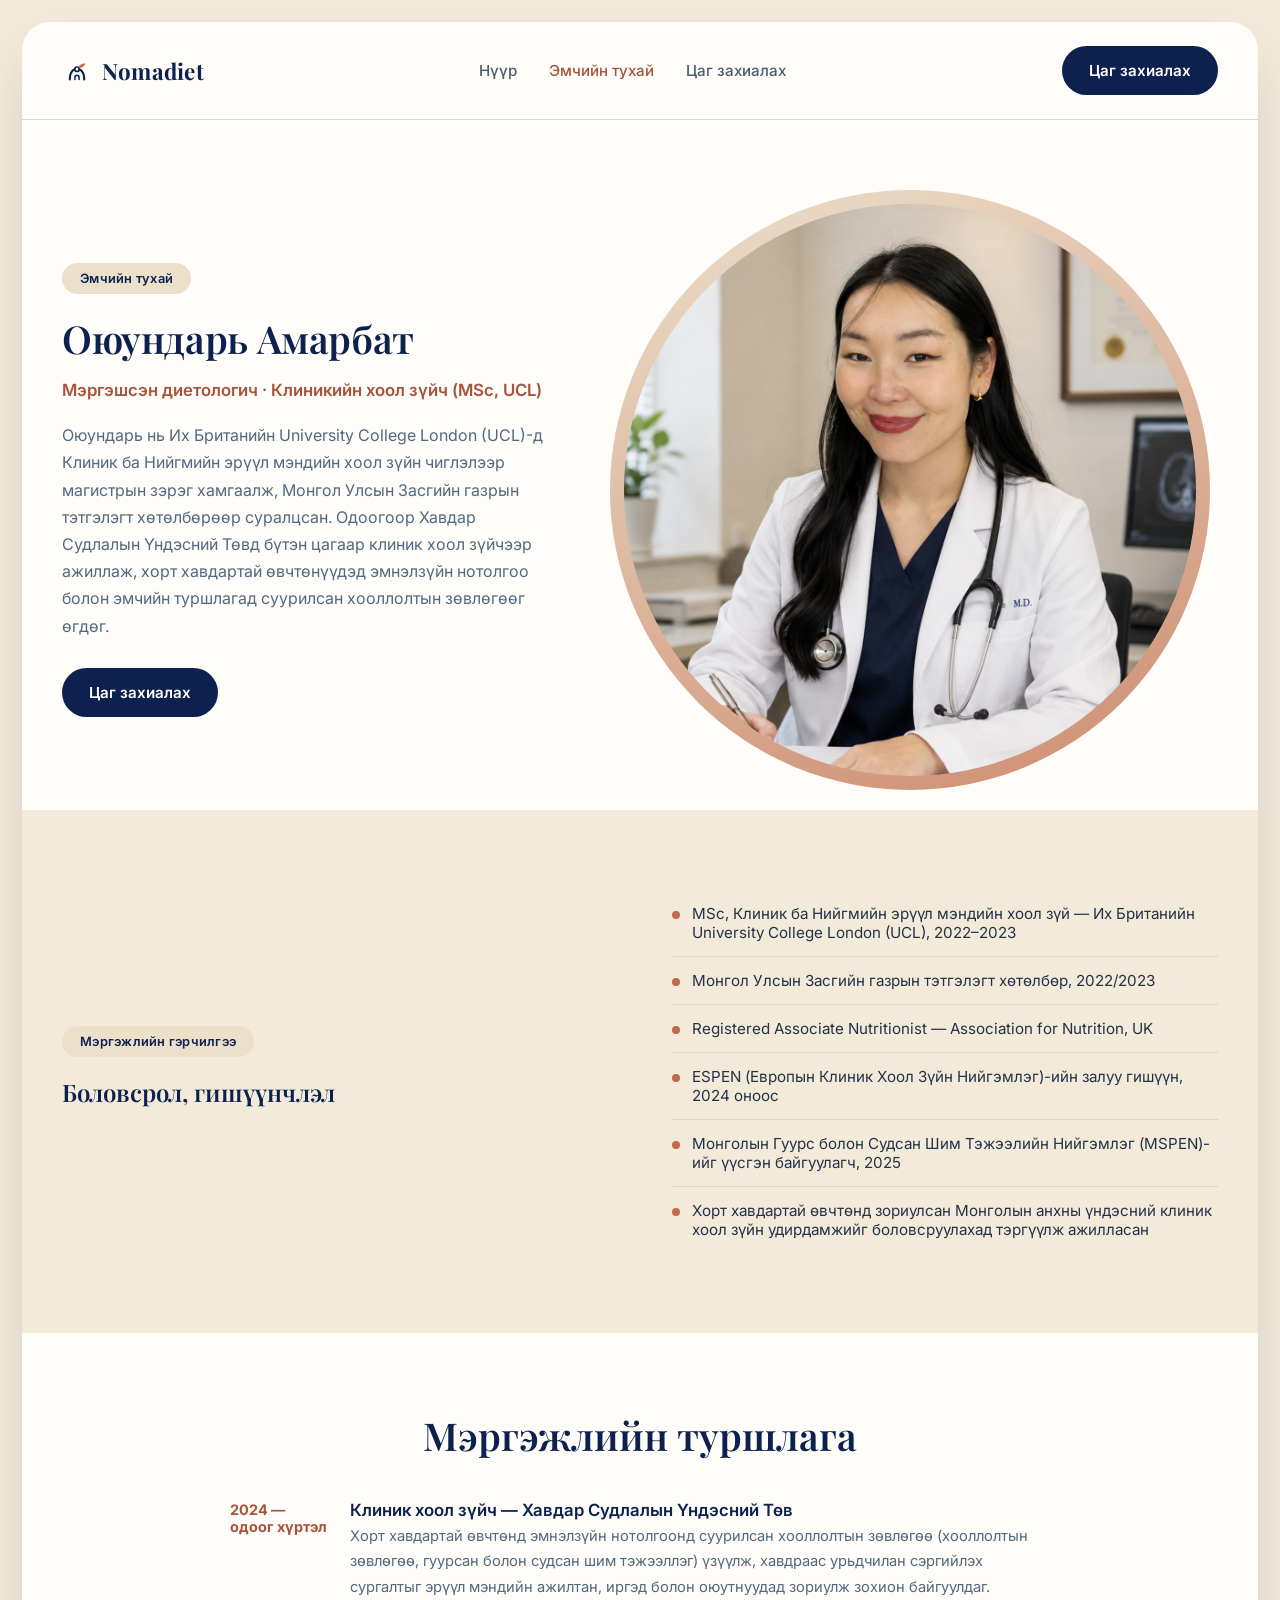
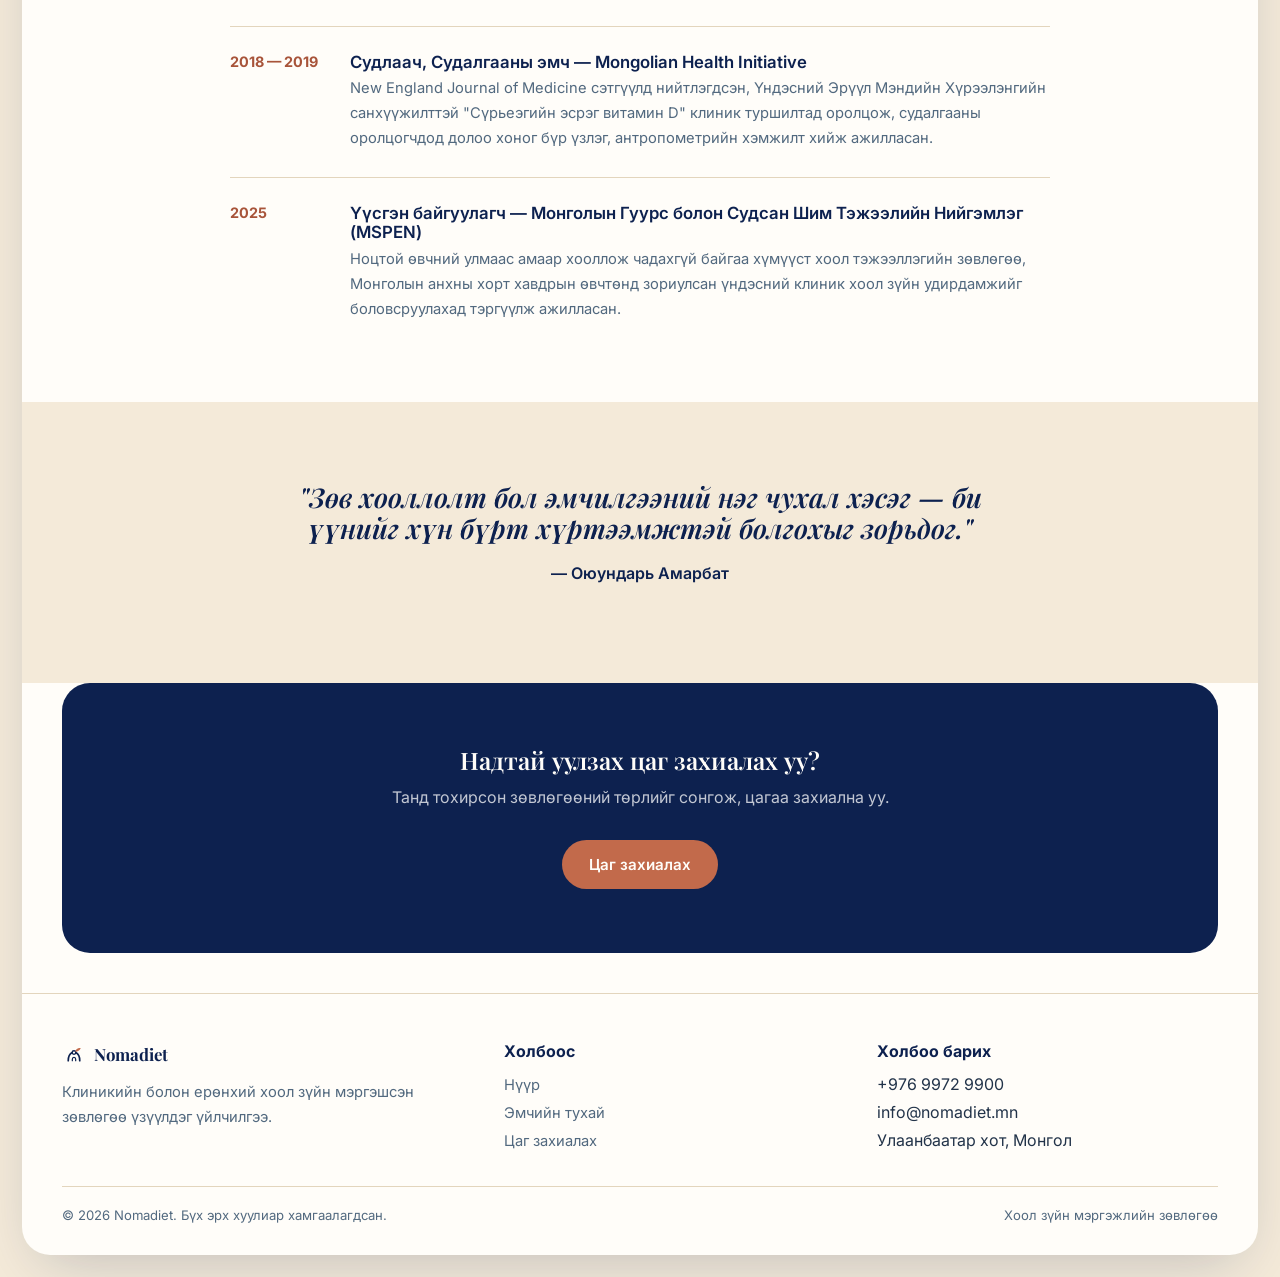
==== about.html @ e2c891da "Reword MSPEN timeline entry description" ====
<!doctype html>
<html lang="mn">
<head>
  <meta charset="UTF-8" />
  <meta name="viewport" content="width=device-width, initial-scale=1.0" />
  <title>Эмчийн тухай — Nomadiet</title>
  <meta name="description" content="Оюундарь Амарбат — мэргэшсэн диетологич, клиникийн хоол зүйч (MSc, UCL)." />
  <link rel="icon" href="data:image/svg+xml,%3Csvg xmlns='http://www.w3.org/2000/svg' viewBox='0 0 100 100'%3E%3Ccircle cx='50' cy='50' r='50' fill='%230d214f'/%3E%3Cpath d='M26,78 C26,68 28,52 42,44' stroke='%23f4ead9' stroke-width='7' stroke-linecap='round' stroke-linejoin='round' fill='none'/%3E%3Cpath d='M74,78 C74,68 72,52 58,44' stroke='%23f4ead9' stroke-width='7' stroke-linecap='round' stroke-linejoin='round' fill='none'/%3E%3Cpath d='M43,78 L43,72 Q43,64 50,64 Q57,64 57,72 L57,78' stroke='%23f4ead9' stroke-width='5' stroke-linecap='round' stroke-linejoin='round' fill='none'/%3E%3Ccircle cx='50' cy='44' r='7.5' stroke='%23f4ead9' stroke-width='5.5' fill='none'/%3E%3Cpath d='M55,40 C58,29 69,23 78,26 C73,36 63,41 55,40 Z' fill='%23c26a4b'/%3E%3C/svg%3E" />
  <link rel="preconnect" href="https://fonts.googleapis.com" />
  <link rel="preconnect" href="https://fonts.gstatic.com" crossorigin />
  <link href="https://fonts.googleapis.com/css2?family=Inter:wght@400;500;600;700&family=Playfair+Display:wght@500;600;700&display=swap" rel="stylesheet" />
  <link rel="stylesheet" href="assets/css/styles.css?v=2" />
</head>
<body>
  <div class="page-frame">
    <div class="site-card">

      <!-- NAV -->
      <header class="nav">
        <a href="index.html" class="nav__logo"><svg viewBox="0 0 100 100" fill="none" xmlns="http://www.w3.org/2000/svg" aria-hidden="true"><path d="M26,78 C26,68 28,52 42,44" stroke="#0d214f" stroke-width="7" stroke-linecap="round" stroke-linejoin="round"/><path d="M74,78 C74,68 72,52 58,44" stroke="#0d214f" stroke-width="7" stroke-linecap="round" stroke-linejoin="round"/><path d="M43,78 L43,72 Q43,64 50,64 Q57,64 57,72 L57,78" stroke="#0d214f" stroke-width="5" stroke-linecap="round" stroke-linejoin="round"/><circle cx="50" cy="44" r="7.5" stroke="#0d214f" stroke-width="5.5"/><path d="M55,40 C58,29 69,23 78,26 C73,36 63,41 55,40 Z" fill="#c26a4b"/></svg>Nomadiet</a>
        <nav class="nav__links">
          <a href="index.html">Нүүр</a>
          <a href="about.html" aria-current="page">Эмчийн тухай</a>
          <a href="schedule.html">Цаг захиалах</a>
        </nav>
        <div class="nav__right">
          <a href="schedule.html" class="btn btn-primary">Цаг захиалах</a>
          <button class="nav__toggle" aria-label="Цэс нээх" id="navToggle"><span></span></button>
        </div>
      </header>
      <nav class="nav__mobile" id="navMobile">
        <a href="index.html">Нүүр</a>
        <a href="about.html">Эмчийн тухай</a>
        <a href="schedule.html">Цаг захиалах</a>
      </nav>

      <!-- ABOUT HERO -->
      <section class="hero" style="padding-bottom:20px;">
        <div>
          <span class="eyebrow">Эмчийн тухай</span>
          <h1 class="hero__headline" style="font-size:2.4rem;">Оюундарь Амарбат</h1>
          <p style="font-size:1.05rem; color: var(--terracotta-deep); font-weight:600; margin-bottom:18px;">
            Мэргэшсэн диетологич · Клиникийн хоол зүйч (MSc, UCL)
          </p>
          <p>
            Оюундарь нь Их Британийн University College London (UCL)-д Клиник ба Нийгмийн эрүүл мэндийн хоол зүйн
            чиглэлээр магистрын зэрэг хамгаалж, Монгол Улсын Засгийн газрын тэтгэлэгт хөтөлбөрөөр суралцсан.
            Одоогоор Хавдар Судлалын Үндэсний Төвд бүтэн цагаар клиник хоол зүйчээр
            ажиллаж, хорт хавдартай өвчтөнүүдэд эмнэлзүйн нотолгоо болон эмчийн туршлагад суурилсан хооллолтын зөвлөгөөг өгдөг.
          </p>
          <div class="hero__actions">
            <a href="schedule.html" class="btn btn-primary">Цаг захиалах</a>
          </div>
        </div>
        <div class="hero__media">
          <div class="hero__ring">
            <img src="assets/img/doctor-about.png" alt="Оюундарь Амарбат ажлын байрандаа" />
          </div>
        </div>
      </section>

      <!-- CREDENTIALS -->
      <section class="section--tint">
        <div class="split">
          <div>
            <span class="eyebrow">Мэргэжлийн гэрчилгээ</span>
            <h2>Боловсрол, гишүүнчлэл</h2>
          </div>
          <ul class="credential-list">
            <li><span class="dot"></span>MSc, Клиник ба Нийгмийн эрүүл мэндийн хоол зүй — Их Британийн University College London (UCL), 2022–2023</li>
            <li><span class="dot"></span>Монгол Улсын Засгийн газрын тэтгэлэгт хөтөлбөр, 2022/2023</li>
            <li><span class="dot"></span>Registered Associate Nutritionist — Association for Nutrition, UK</li>
            <li><span class="dot"></span>ESPEN (Европын Клиник Хоол Зүйн Нийгэмлэг)-ийн залуу гишүүн, 2024 оноос</li>
            <li><span class="dot"></span>Монголын Гуурс болон Судсан Шим Тэжээлийн Нийгэмлэг (MSPEN)-ийг үүсгэн байгуулагч, 2025</li>
            <li><span class="dot"></span>Хорт хавдартай өвчтөнд зориулсан Монголын анхны үндэсний клиник хоол зүйн удирдамжийг боловсруулахад тэргүүлж ажилласан</li>
          </ul>
        </div>
      </section>

      <!-- EXPERIENCE TIMELINE -->
      <section>
        <div class="section-head">
          <h2>Мэргэжлийн туршлага</h2>
        </div>
        <div class="timeline" style="max-width:820px; margin:0 auto;">
          <div class="timeline-item">
            <time>2024 — одоог хүртэл</time>
            <div>
              <h4>Клиник хоол зүйч — Хавдар Судлалын Үндэсний Төв</h4>
              <p>Хорт хавдартай өвчтөнд эмнэлзүйн нотолгоонд суурилсан хооллолтын зөвлөгөө (хооллолтын зөвлөгөө, гуурсан болон судсан шим тэжээллэг) үзүүлж, хавдраас урьдчилан сэргийлэх сургалтыг эрүүл мэндийн ажилтан, иргэд болон оюутнуудад зориулж зохион байгуулдаг.</p>
            </div>
          </div>
          <div class="timeline-item">
            <time>2018 — 2019</time>
            <div>
              <h4>Судлаач, Судалгааны эмч — Mongolian Health Initiative</h4>
              <p>New England Journal of Medicine сэтгүүлд нийтлэгдсэн, Үндэсний Эрүүл Мэндийн Хүрээлэнгийн санхүүжилттэй "Сүрьеэгийн эсрэг витамин D" клиник туршилтад оролцож, судалгааны оролцогчдод долоо хоног бүр үзлэг, антропометрийн хэмжилт хийж ажилласан.</p>
            </div>
          </div>
          <div class="timeline-item">
            <time>2025</time>
            <div>
              <h4>Үүсгэн байгуулагч — Монголын Гуурс болон Судсан Шим Тэжээлийн Нийгэмлэг (MSPEN)</h4>
              <p>Ноцтой өвчний улмаас амаар хооллож чадахгүй байгаа хүмүүст хоол тэжээллэгийн зөвлөгөө, Монголын анхны хорт хавдрын өвчтөнд зориулсан үндэсний клиник хоол зүйн удирдамжийг боловсруулахад тэргүүлж ажилласан.</p>
            </div>
          </div>
        </div>
      </section>

      <!-- QUOTE -->
      <section class="section--tint">
        <div class="text-center" style="max-width:720px; margin:0 auto;">
          <h2 style="font-size:1.7rem; font-style: italic;">
            "Зөв хооллолт бол эмчилгээний нэг чухал хэсэг — би үүнийг хүн бүрт хүртээмжтэй болгохыг зорьдог."
          </h2>
          <p style="margin-top:16px; font-weight:600; color: var(--navy);">— Оюундарь Амарбат</p>
        </div>
      </section>

      <!-- CTA -->
      <div class="cta-band">
        <h2>Надтай уулзах цаг захиалах уу?</h2>
        <p>Танд тохирсон зөвлөгөөний төрлийг сонгож, цагаа захиална уу.</p>
        <a href="schedule.html" class="btn btn-terracotta">Цаг захиалах</a>
      </div>

      <!-- FOOTER -->
      <footer class="footer">
        <div class="footer__grid">
          <div>
            <div class="footer__brand"><svg viewBox="0 0 100 100" fill="none" xmlns="http://www.w3.org/2000/svg" aria-hidden="true"><path d="M26,78 C26,68 28,52 42,44" stroke="#0d214f" stroke-width="7" stroke-linecap="round" stroke-linejoin="round"/><path d="M74,78 C74,68 72,52 58,44" stroke="#0d214f" stroke-width="7" stroke-linecap="round" stroke-linejoin="round"/><path d="M43,78 L43,72 Q43,64 50,64 Q57,64 57,72 L57,78" stroke="#0d214f" stroke-width="5" stroke-linecap="round" stroke-linejoin="round"/><circle cx="50" cy="44" r="7.5" stroke="#0d214f" stroke-width="5.5"/><path d="M55,40 C58,29 69,23 78,26 C73,36 63,41 55,40 Z" fill="#c26a4b"/></svg><span>Nomadiet</span></div>
            <p>Клиникийн болон ерөнхий хоол зүйн мэргэшсэн зөвлөгөө үзүүлдэг үйлчилгээ.</p>
          </div>
          <div>
            <h4>Холбоос</h4>
            <ul>
              <li><a href="index.html">Нүүр</a></li>
              <li><a href="about.html">Эмчийн тухай</a></li>
              <li><a href="schedule.html">Цаг захиалах</a></li>
            </ul>
          </div>
          <div>
            <h4>Холбоо барих</h4>
            <ul>
              <li>+976 9972 9900</li>
              <li>info@nomadiet.mn</li>
              <li>Улаанбаатар хот, Монгол</li>
            </ul>
          </div>
        </div>
        <div class="footer__bottom">
          <span>© 2026 Nomadiet. Бүх эрх хуулиар хамгаалагдсан.</span>
          <span>Хоол зүйн мэргэжлийн зөвлөгөө</span>
        </div>
      </footer>

    </div>
  </div>
  <script src="assets/js/main.js"></script>
</body>
</html>
---- assets/css/styles.css ----
/* ============================================================
   Nomadiet — shared styles
   Fonts: Playfair Display (display/serif) + Inter (body/sans)
   Palette: warm cream + deep blue + terracotta accent
   ============================================================ */

:root {
  --cream: #f4ead9;
  --cream-deep: #ece0cb;
  --paper: #fffdf9;
  --navy: #0d214f;
  --navy-deep: #081733;
  --ink: #223349;
  --ink-soft: #52697f;
  --terracotta: #c26a4b;
  --terracotta-deep: #a8543a;
  --sage: #7c9070;
  --line: #e3d5bd;

  --font-display: "Playfair Display", "Noto Serif", Georgia, serif;
  --font-body: "Inter", "Noto Sans", -apple-system, BlinkMacSystemFont, sans-serif;

  --radius-lg: 28px;
  --radius-md: 18px;
  --radius-sm: 10px;

  --shadow-soft: 0 20px 60px -20px rgba(13, 33, 79, 0.25);
  --shadow-card: 0 12px 30px -12px rgba(13, 33, 79, 0.18);

  --container-w: 1180px;
}

* {
  box-sizing: border-box;
}

html {
  scroll-behavior: smooth;
}

body {
  margin: 0;
  background: var(--cream);
  font-family: var(--font-body);
  color: var(--ink);
  -webkit-font-smoothing: antialiased;
}

img {
  max-width: 100%;
  display: block;
}

a {
  color: inherit;
  text-decoration: none;
}

h1, h2, h3, h4 {
  font-family: var(--font-display);
  color: var(--navy);
  margin: 0 0 0.4em;
  line-height: 1.15;
  font-weight: 600;
}

p {
  margin: 0 0 1em;
  line-height: 1.7;
  color: var(--ink-soft);
}

ul {
  padding: 0;
  margin: 0;
  list-style: none;
}

/* ---------- page frame (mirrors the reference: cream page,
   floating rounded white "card" that holds the whole site) ---------- */

.page-frame {
  padding: 14px;
}

@media (min-width: 768px) {
  .page-frame {
    padding: 22px;
  }
}

.site-card {
  background: var(--paper);
  border-radius: var(--radius-lg);
  overflow: hidden;
  box-shadow: var(--shadow-soft);
}

.container {
  max-width: var(--container-w);
  margin: 0 auto;
  padding: 0 20px;
}

@media (min-width: 768px) {
  .container {
    padding: 0 40px;
  }
}

/* ---------- nav ---------- */

.nav {
  display: flex;
  align-items: center;
  justify-content: space-between;
  padding: 22px 20px;
  border-bottom: 1px solid var(--line);
}

@media (min-width: 768px) {
  .nav {
    padding: 24px 40px;
  }
}

.nav__logo {
  display: inline-flex;
  align-items: center;
  gap: 10px;
  font-family: var(--font-display);
  font-size: 1.4rem;
  font-weight: 700;
  color: var(--navy);
  letter-spacing: 0.01em;
}

.nav__logo svg {
  width: 30px;
  height: 30px;
  flex: none;
}

.footer__brand {
  display: inline-flex;
  align-items: center;
  gap: 8px;
  margin-bottom: 14px;
}

.footer__brand svg {
  width: 24px;
  height: 24px;
  flex: none;
}

.footer__brand span {
  font-family: var(--font-display);
  font-size: 1.05rem;
  font-weight: 700;
  color: var(--navy);
}

.nav__links {
  display: none;
  align-items: center;
  gap: 32px;
  font-size: 0.95rem;
  font-weight: 500;
}

.nav__links a {
  color: var(--ink);
  opacity: 0.8;
  transition: opacity 0.2s;
}

.nav__links a:hover,
.nav__links a[aria-current="page"] {
  opacity: 1;
  color: var(--terracotta-deep);
}

@media (min-width: 860px) {
  .nav__links {
    display: flex;
  }
}

.nav__right {
  display: flex;
  align-items: center;
  gap: 14px;
}

.nav__toggle {
  display: inline-flex;
  border: 1px solid var(--line);
  background: none;
  border-radius: 999px;
  width: 42px;
  height: 42px;
  align-items: center;
  justify-content: center;
  cursor: pointer;
}

@media (min-width: 860px) {
  .nav__toggle {
    display: none;
  }
}

.nav__toggle span,
.nav__toggle::before,
.nav__toggle::after {
  content: "";
  display: block;
  width: 18px;
  height: 2px;
  background: var(--navy);
  position: relative;
}

.nav__mobile {
  display: none;
  flex-direction: column;
  gap: 4px;
  padding: 8px 20px 20px;
  border-bottom: 1px solid var(--line);
}

.nav__mobile.is-open {
  display: flex;
}

.nav__mobile a {
  padding: 12px 4px;
  font-size: 1rem;
  font-weight: 500;
  border-bottom: 1px solid var(--line);
}

.nav__mobile a:last-child {
  border-bottom: none;
}

@media (min-width: 860px) {
  .nav__mobile {
    display: none !important;
  }
}

/* ---------- buttons ---------- */

.btn {
  display: inline-flex;
  align-items: center;
  justify-content: center;
  gap: 8px;
  padding: 14px 26px;
  border-radius: 999px;
  font-weight: 600;
  font-size: 0.95rem;
  cursor: pointer;
  border: 1px solid transparent;
  transition: transform 0.15s ease, box-shadow 0.15s ease, background 0.15s ease;
  white-space: nowrap;
}

.btn:hover {
  transform: translateY(-1px);
}

.btn-primary {
  background: var(--navy);
  color: var(--paper);
}

.btn-primary:hover {
  background: var(--navy-deep);
}

.btn-outline {
  background: transparent;
  border-color: var(--navy);
  color: var(--navy);
}

.btn-outline:hover {
  background: var(--navy);
  color: var(--paper);
}

.btn-terracotta {
  background: var(--terracotta);
  color: var(--paper);
}

.btn-terracotta:hover {
  background: var(--terracotta-deep);
}

.btn-block {
  width: 100%;
}

/* ---------- badges / pills ---------- */

.eyebrow {
  display: inline-flex;
  align-items: center;
  gap: 8px;
  padding: 8px 18px;
  border-radius: 999px;
  background: var(--cream-deep);
  color: var(--navy);
  font-size: 0.8rem;
  font-weight: 600;
  letter-spacing: 0.02em;
  margin-bottom: 22px;
}

/* ---------- hero ---------- */

.hero {
  padding: 48px 20px 60px;
  display: grid;
  gap: 40px;
}

@media (min-width: 768px) {
  .hero {
    padding: 70px 40px 90px;
  }
}

@media (min-width: 980px) {
  .hero {
    grid-template-columns: 0.92fr 1.15fr;
    align-items: center;
    gap: 48px;
  }
}

.hero__headline {
  font-size: 2.6rem;
  letter-spacing: -0.01em;
}

@media (min-width: 560px) {
  .hero__headline {
    font-size: 3.4rem;
  }
}

@media (min-width: 980px) {
  .hero__headline {
    font-size: 4rem;
  }
}

@media (min-width: 1240px) {
  .hero__headline {
    font-size: 4.6rem;
  }
}

.hero__headline--long {
  font-size: 2rem;
}

@media (min-width: 560px) {
  .hero__headline--long {
    font-size: 2.5rem;
  }
}

@media (min-width: 980px) {
  .hero__headline--long {
    font-size: 2.9rem;
  }
}

@media (min-width: 1240px) {
  .hero__headline--long {
    font-size: 3.3rem;
  }
}

.hero__actions {
  display: flex;
  flex-wrap: wrap;
  gap: 14px;
  margin-top: 28px;
}

.hero__media {
  position: relative;
  justify-self: center;
  width: 100%;
  max-width: 440px;
}

@media (min-width: 768px) {
  .hero__media {
    max-width: 520px;
  }
}

@media (min-width: 1240px) {
  .hero__media {
    max-width: 600px;
  }
}

.hero__ring {
  position: relative;
  border-radius: 50%;
  overflow: hidden;
  aspect-ratio: 1 / 1;
  background: linear-gradient(160deg, var(--cream-deep), var(--terracotta) 140%);
  padding: 14px;
}

.hero__ring img {
  border-radius: 50%;
  width: 100%;
  height: 100%;
  object-fit: cover;
}

.floating-card {
  position: absolute;
  background: var(--paper);
  border-radius: var(--radius-sm);
  box-shadow: var(--shadow-card);
  padding: 16px 20px;
  font-size: 0.85rem;
}

.floating-card--top {
  top: -14px;
  right: 2px;
  display: flex;
  align-items: center;
  gap: 8px;
  max-width: 168px;
  padding: 11px 14px;
}

.floating-card--top > div {
  font-size: 0.68rem;
  line-height: 1.3;
}

.floating-card--top strong {
  font-size: 1.15rem;
}

@media (min-width: 560px) {
  .floating-card--top {
    top: -6px;
    right: -30px;
    max-width: 230px;
    padding: 16px 20px;
    gap: 10px;
  }

  .floating-card--top > div {
    font-size: 0.78rem;
  }

  .floating-card--top strong {
    font-size: 1.5rem;
  }
}

@media (min-width: 560px) {
  .floating-card--top {
    right: -30px;
  }
}

.floating-card--bottom {
  left: -14px;
  bottom: 8px;
  right: 14px;
  display: flex;
  align-items: center;
  justify-content: space-between;
  gap: 12px;
}

@media (min-width: 560px) {
  .floating-card--bottom {
    left: -30px;
  }
}

.floating-card strong {
  display: block;
  color: var(--navy);
  font-family: var(--font-display);
  font-size: 1.5rem;
  line-height: 1.1;
}

.avatar-stack {
  display: flex;
}

.avatar-stack span {
  width: 26px;
  height: 26px;
  border-radius: 50%;
  background: var(--sage);
  border: 2px solid var(--paper);
  margin-left: -8px;
}

.avatar-stack span:first-child {
  margin-left: 0;
}

/* ---------- the need band ---------- */

.need-band {
  background: var(--navy);
  border-radius: var(--radius-lg);
  margin: 0 20px 20px;
  padding: 44px 24px;
  color: var(--paper);
}

@media (min-width: 768px) {
  .need-band {
    margin: 0 40px 40px;
    padding: 64px 56px;
  }
}

.need-band__grid {
  display: grid;
  gap: 40px;
  max-width: var(--container-w);
  margin: 0 auto;
  align-items: center;
}

@media (min-width: 900px) {
  .need-band__grid {
    grid-template-columns: 1.1fr 0.9fr;
    gap: 64px;
  }

  .need-band__grid--media-left {
    grid-template-columns: 0.9fr 1.1fr;
  }
}

.need-band h2 {
  color: var(--paper);
  font-size: 2.6rem;
}

@media (min-width: 768px) {
  .need-band h2 {
    font-size: 3.4rem;
  }
}

.need-band__lead {
  color: rgba(255, 255, 255, 0.78);
  font-size: 1.05rem;
  max-width: 420px;
  margin-bottom: 0;
}

.eyebrow--dark {
  background: rgba(255, 255, 255, 0.12);
  color: var(--paper);
}

.need-band__cols {
  display: grid;
  grid-template-columns: repeat(2, 1fr);
  gap: 24px;
  margin-top: 32px;
}

.need-band__icon {
  width: 44px;
  height: 44px;
  border-radius: 12px;
  background: rgba(255, 255, 255, 0.1);
  display: flex;
  align-items: center;
  justify-content: center;
  margin-bottom: 14px;
  color: var(--paper);
}

.need-band__col p {
  color: rgba(255, 255, 255, 0.75);
  font-size: 0.85rem;
  margin: 0;
  line-height: 1.6;
}

.need-band__media {
  position: relative;
  justify-self: center;
  width: 100%;
  max-width: 340px;
}

.need-band__frame {
  position: absolute;
  inset: 22px 22px -22px -22px;
  background: rgba(255, 255, 255, 0.08);
  border-radius: var(--radius-md);
  z-index: 0;
}

.need-band__media img {
  position: relative;
  z-index: 1;
  display: block;
  width: 100%;
  aspect-ratio: 4 / 5;
  object-fit: cover;
  object-position: top;
  border-radius: var(--radius-md);
  filter: grayscale(1) contrast(1.05);
}

/* ---------- sections ---------- */

section {
  padding: 56px 20px;
}

@media (min-width: 768px) {
  section {
    padding: 80px 40px;
  }
}

.section-head {
  max-width: 640px;
  margin: 0 auto 44px;
  text-align: center;
}

.section-head h2 {
  font-size: 2rem;
}

@media (min-width: 768px) {
  .section-head h2 {
    font-size: 2.4rem;
  }
}

.section--tint {
  background: var(--cream);
}

/* ---------- stat panel (credential row) ---------- */

.stat-panel {
  max-width: 760px;
  margin: 0 auto;
}

.stat-panel__row {
  display: grid;
  grid-template-columns: repeat(2, 1fr);
  gap: 28px;
}

@media (min-width: 640px) {
  .stat-panel__row {
    grid-template-columns: repeat(4, 1fr);
  }
}

.stat-panel__item h3 {
  font-size: 1.6rem;
  margin-bottom: 6px;
}

.stat-panel__item-title {
  font-size: 1.05rem;
  line-height: 1.3;
}

.stat-panel__item p {
  font-size: 0.8rem;
  text-transform: uppercase;
  letter-spacing: 0.04em;
  color: var(--ink-soft);
  margin: 0;
}

/* ---------- stats ---------- */

.stats {
  display: grid;
  grid-template-columns: repeat(2, 1fr);
  gap: 28px;
  max-width: var(--container-w);
  margin: 0 auto;
}

@media (min-width: 768px) {
  .stats {
    grid-template-columns: repeat(4, 1fr);
  }
}

.stat h3 {
  font-size: 2.4rem;
  margin-bottom: 4px;
}

.stat p {
  margin: 0;
  font-size: 0.9rem;
}

/* ---------- service / consult cards ---------- */

.card-grid {
  display: grid;
  gap: 24px;
  max-width: var(--container-w);
  margin: 0 auto;
}

@media (min-width: 640px) {
  .card-grid {
    grid-template-columns: repeat(2, 1fr);
  }
}

.service-card {
  background: var(--paper);
  border: 1px solid var(--line);
  border-radius: var(--radius-md);
  padding: 32px 28px;
  transition: box-shadow 0.2s ease, transform 0.2s ease;
}

.service-card:hover {
  box-shadow: var(--shadow-card);
  transform: translateY(-3px);
}

.service-card__icon {
  width: 52px;
  height: 52px;
  border-radius: 14px;
  background: var(--cream-deep);
  display: flex;
  align-items: center;
  justify-content: center;
  margin-bottom: 20px;
  color: var(--terracotta-deep);
}

.service-card h3 {
  font-size: 1.3rem;
  margin-bottom: 10px;
}

/* ---------- mission / split ---------- */

.split {
  display: grid;
  gap: 36px;
  max-width: var(--container-w);
  margin: 0 auto;
  align-items: center;
}

@media (min-width: 900px) {
  .split {
    grid-template-columns: 1fr 1fr;
    gap: 64px;
  }
  .split--reverse {
    direction: rtl;
  }
  .split--reverse > * {
    direction: ltr;
  }
}

.split img {
  border-radius: var(--radius-md);
  width: 100%;
  object-fit: cover;
}

/* ---------- cta band ---------- */

.cta-band {
  background: var(--navy);
  border-radius: var(--radius-lg);
  margin: 0 20px 20px;
  padding: 48px 28px;
  text-align: center;
  color: var(--paper);
}

@media (min-width: 768px) {
  .cta-band {
    margin: 0 40px 40px;
    padding: 64px 40px;
  }
}

.cta-band h2 {
  color: var(--paper);
}

.cta-band p {
  color: rgba(255, 255, 255, 0.75);
  max-width: 520px;
  margin: 0 auto 28px;
}

/* ---------- footer ---------- */

.footer {
  border-top: 1px solid var(--line);
  padding: 40px 20px 28px;
}

@media (min-width: 768px) {
  .footer {
    padding: 48px 40px 32px;
  }
}

.footer__grid {
  display: grid;
  gap: 32px;
  max-width: var(--container-w);
  margin: 0 auto 28px;
}

@media (min-width: 640px) {
  .footer__grid {
    grid-template-columns: 1.2fr 1fr 1fr;
  }
}

.footer h4 {
  font-size: 1rem;
  font-family: var(--font-body);
  font-weight: 700;
  color: var(--navy);
  margin-bottom: 14px;
}

.footer p, .footer a {
  font-size: 0.92rem;
  color: var(--ink-soft);
}

.footer li {
  margin-bottom: 8px;
}

.footer__bottom {
  max-width: var(--container-w);
  margin: 0 auto;
  padding-top: 20px;
  border-top: 1px solid var(--line);
  font-size: 0.82rem;
  color: var(--ink-soft);
  display: flex;
  flex-wrap: wrap;
  justify-content: space-between;
  gap: 10px;
}

/* ---------- about page ---------- */

.credential-list li {
  display: flex;
  gap: 12px;
  padding: 14px 0;
  border-bottom: 1px solid var(--line);
  color: var(--ink);
  font-size: 0.95rem;
}

.credential-list li:last-child {
  border-bottom: none;
}

.credential-list .dot {
  flex: none;
  width: 8px;
  height: 8px;
  border-radius: 50%;
  background: var(--terracotta);
  margin-top: 7px;
}

.timeline {
  display: grid;
  gap: 26px;
}

.timeline-item {
  display: grid;
  grid-template-columns: 100px 1fr;
  gap: 20px;
  padding-bottom: 26px;
  border-bottom: 1px solid var(--line);
}

.timeline-item:last-child {
  border-bottom: none;
  padding-bottom: 0;
}

.timeline-item time {
  font-weight: 700;
  color: var(--terracotta-deep);
  font-size: 0.9rem;
}

.timeline-item h4 {
  font-family: var(--font-body);
  font-size: 1.05rem;
  color: var(--navy);
  margin-bottom: 4px;
}

.timeline-item p {
  margin: 0;
  font-size: 0.92rem;
}

/* ---------- scheduling page ---------- */

.consult-options {
  display: grid;
  gap: 22px;
  max-width: var(--container-w);
  margin: 0 auto 50px;
}

@media (min-width: 700px) {
  .consult-options {
    grid-template-columns: repeat(2, 1fr);
  }
}

.consult-option {
  position: relative;
  border: 2px solid var(--line);
  border-radius: var(--radius-md);
  padding: 30px 26px;
  background: var(--paper);
}

.consult-option--static {
  cursor: default;
}

.consult-option__tag {
  display: inline-block;
  font-size: 0.78rem;
  font-weight: 700;
  letter-spacing: 0.03em;
  color: var(--terracotta-deep);
  background: var(--cream-deep);
  padding: 6px 14px;
  border-radius: 999px;
  margin-bottom: 16px;
}

.consult-option h3 {
  font-size: 1.25rem;
  margin-bottom: 8px;
}

.consult-option p {
  font-size: 0.92rem;
  margin-bottom: 0;
}

.booking-embed {
  max-width: var(--container-w);
  margin: 0 auto;
  border-radius: var(--radius-lg);
  overflow: hidden;
}

.booking-embed iframe {
  display: block;
}

.form-callout {
  max-width: var(--container-w);
  margin: 28px auto 0;
  background: var(--cream);
  border: 1px solid var(--line);
  border-radius: var(--radius-md);
  padding: 28px 26px;
  display: flex;
  flex-direction: column;
  gap: 18px;
  align-items: flex-start;
}

@media (min-width: 700px) {
  .form-callout {
    flex-direction: row;
    align-items: center;
    justify-content: space-between;
    gap: 32px;
  }
}

.form-callout h3 {
  font-size: 1.15rem;
  margin-bottom: 6px;
}

.form-callout p {
  font-size: 0.9rem;
  margin: 0;
}

.form-callout .btn {
  flex: none;
}

/* ---------- utility ---------- */

.text-center {
  text-align: center;
}

.mt-0 { margin-top: 0; }
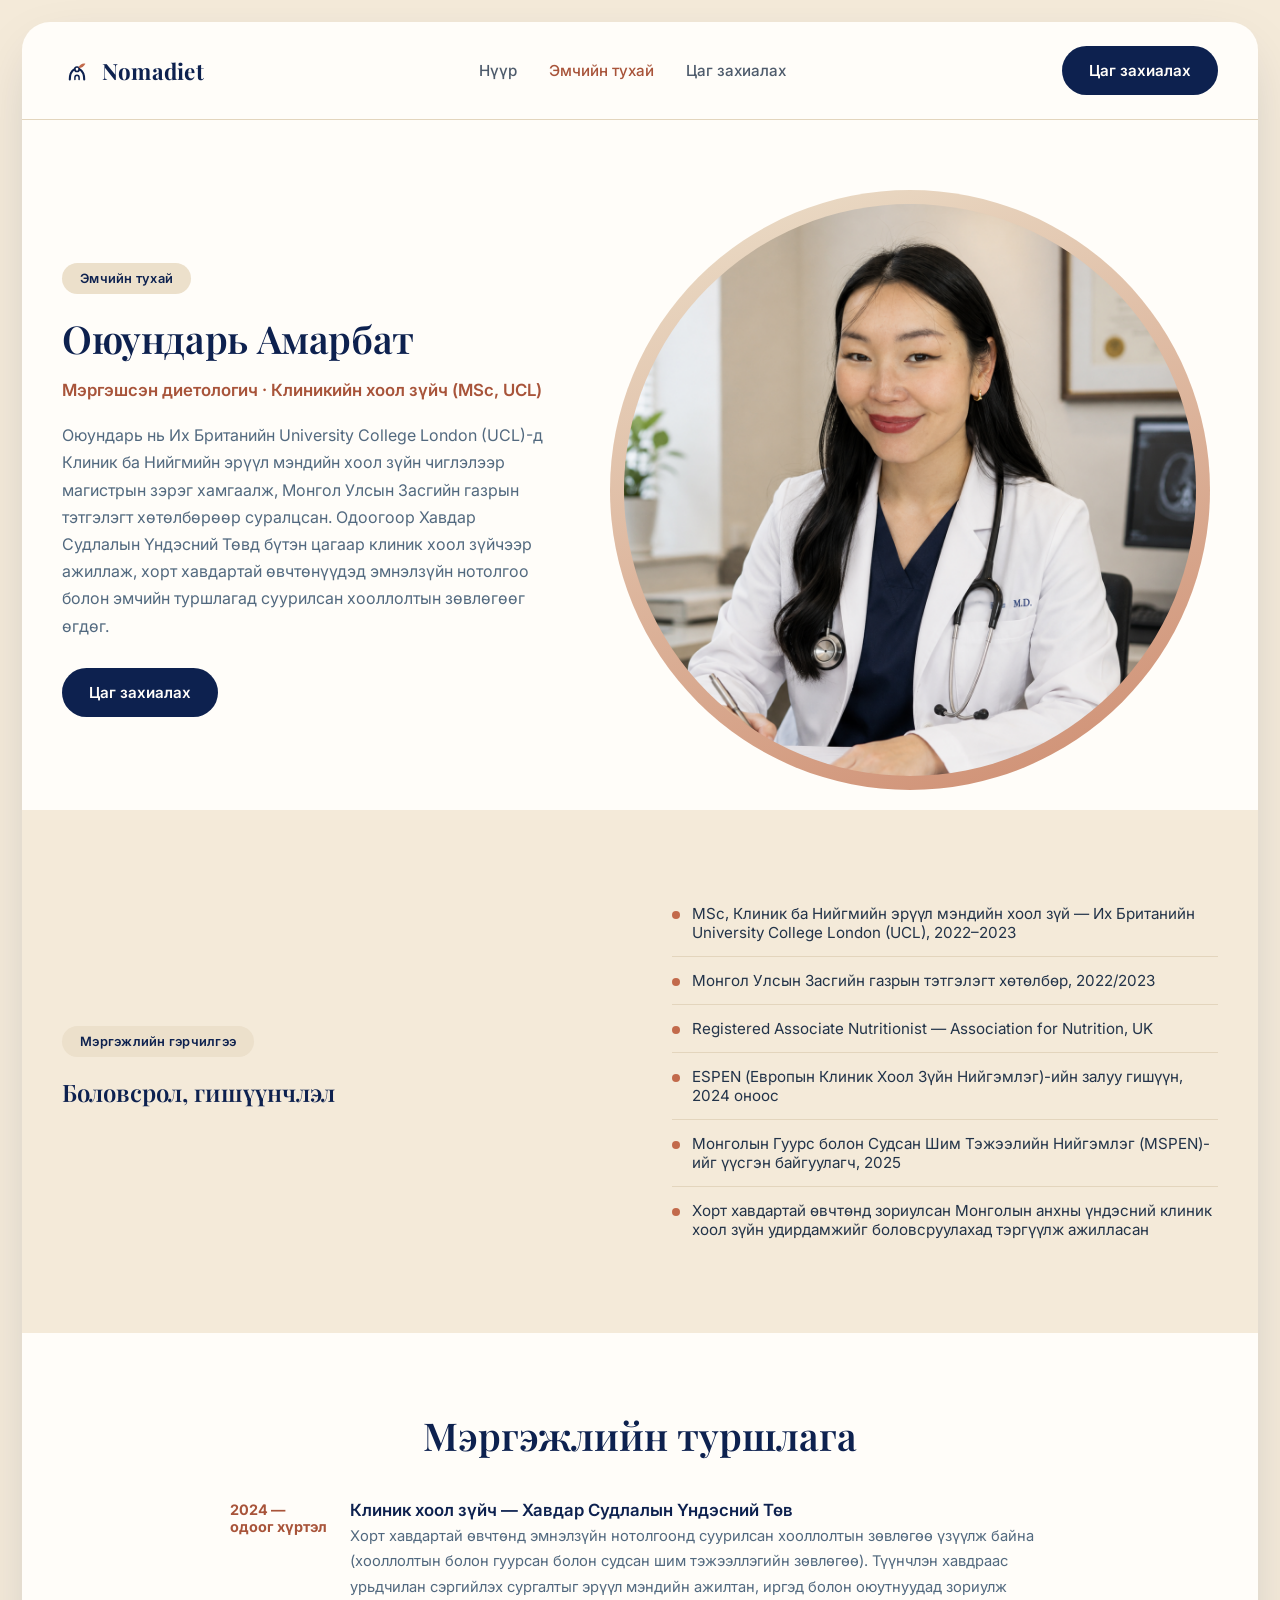
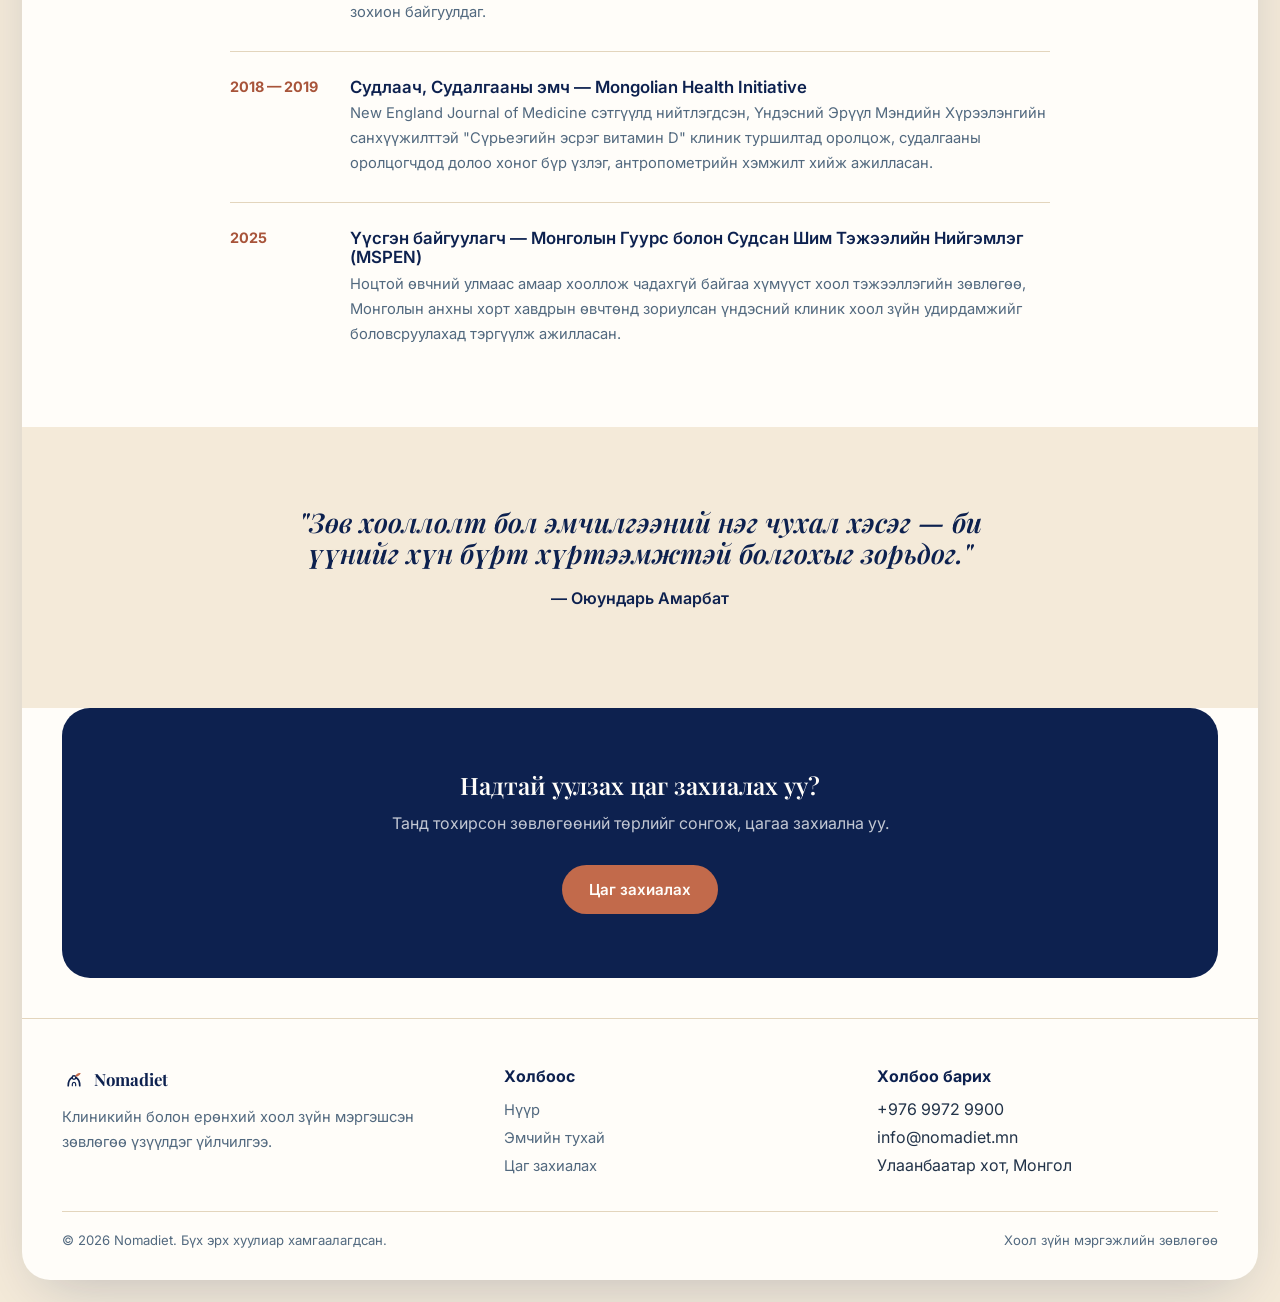
==== commit 6d30b6ad: "Reword first timeline entry description further" ====
--- a/about.html
+++ b/about.html
@@ -87,7 +87,7 @@
             <time>2024 — одоог хүртэл</time>
             <div>
               <h4>Клиник хоол зүйч — Хавдар Судлалын Үндэсний Төв</h4>
-              <p>Хорт хавдартай өвчтөнд эмнэлзүйн нотолгоонд суурилсан хооллолтын зөвлөгөө (хооллолтын зөвлөгөө, гуурсан болон судсан шим тэжээллэг) үзүүлж, хавдраас урьдчилан сэргийлэх сургалтыг эрүүл мэндийн ажилтан, иргэд болон оюутнуудад зориулж зохион байгуулдаг.</p>
+              <p>Хорт хавдартай өвчтөнд эмнэлзүйн нотолгоонд суурилсан хооллолтын зөвлөгөө үзүүлж байна (хооллолтын болон гуурсан болон судсан шим тэжээллэгийн зөвлөгөө). Түүнчлэн хавдраас урьдчилан сэргийлэх сургалтыг эрүүл мэндийн ажилтан, иргэд болон оюутнуудад зориулж зохион байгуулдаг.</p>
             </div>
           </div>
           <div class="timeline-item">
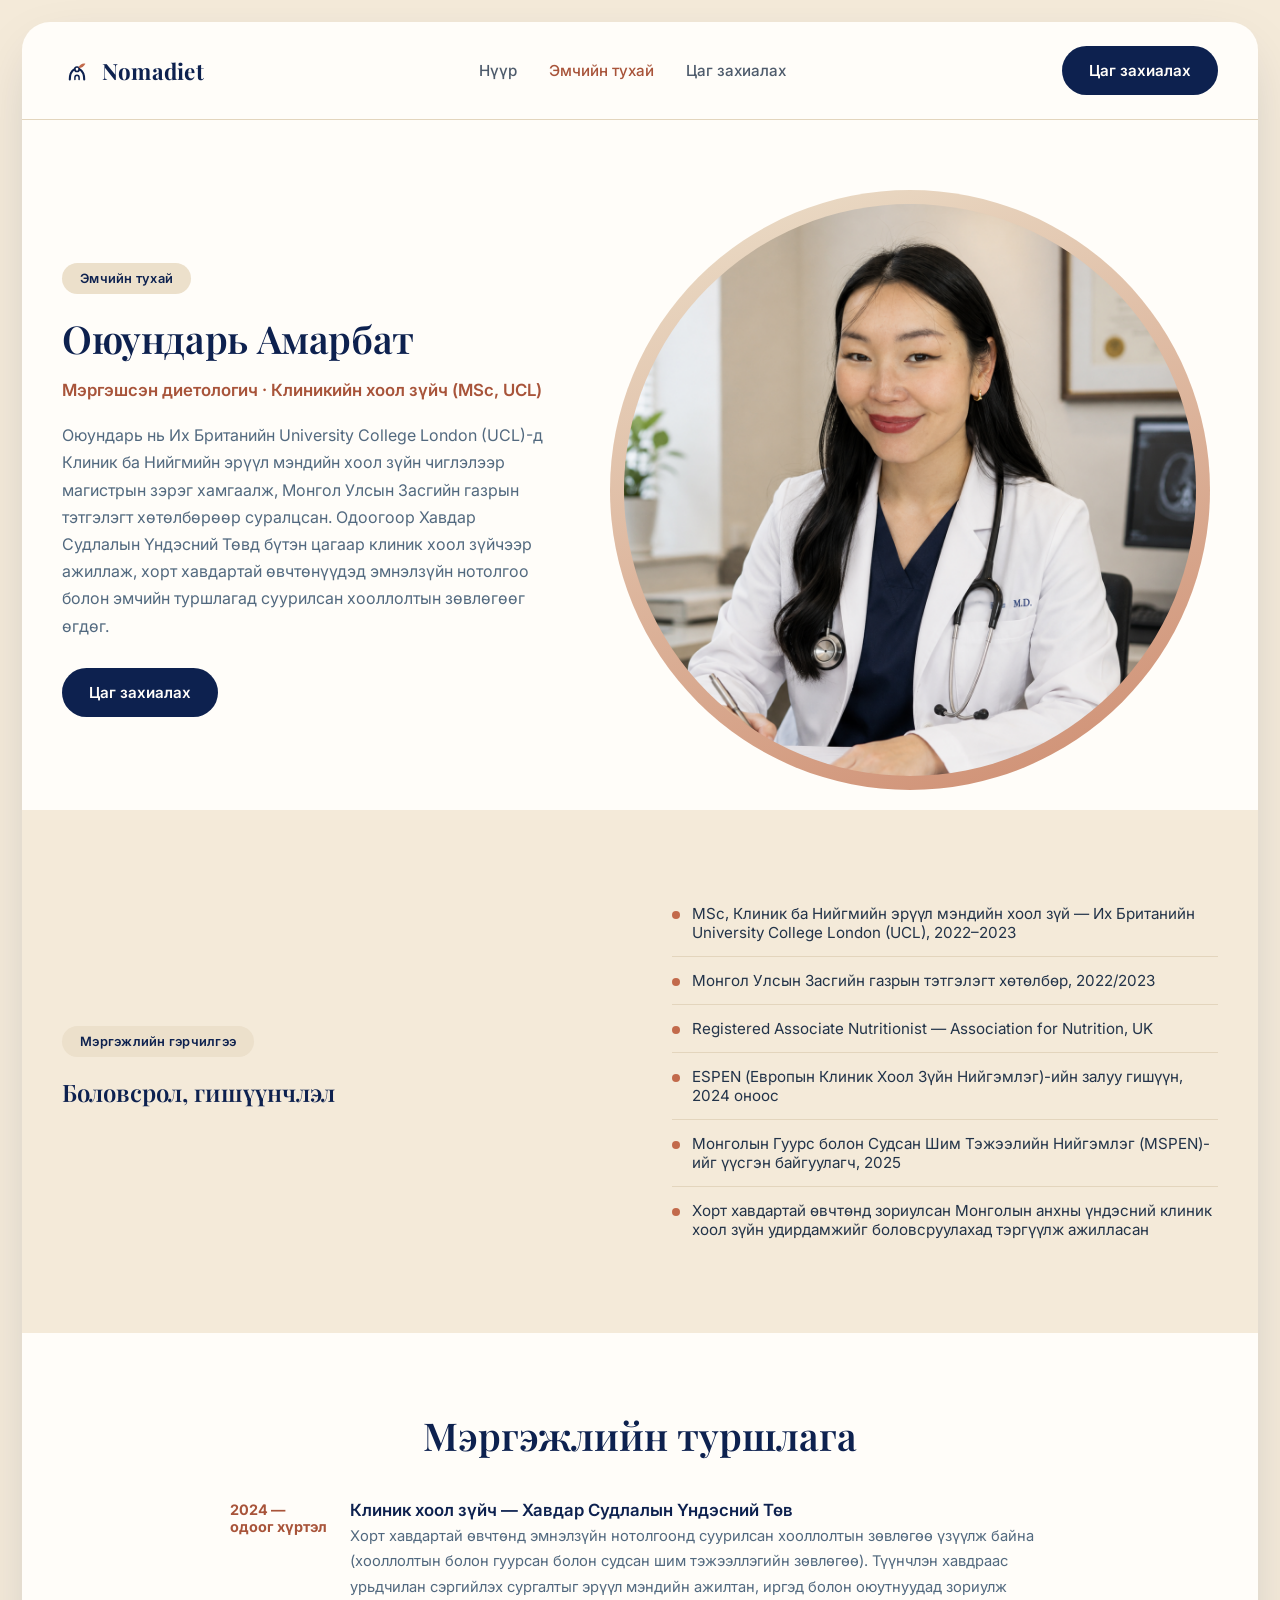
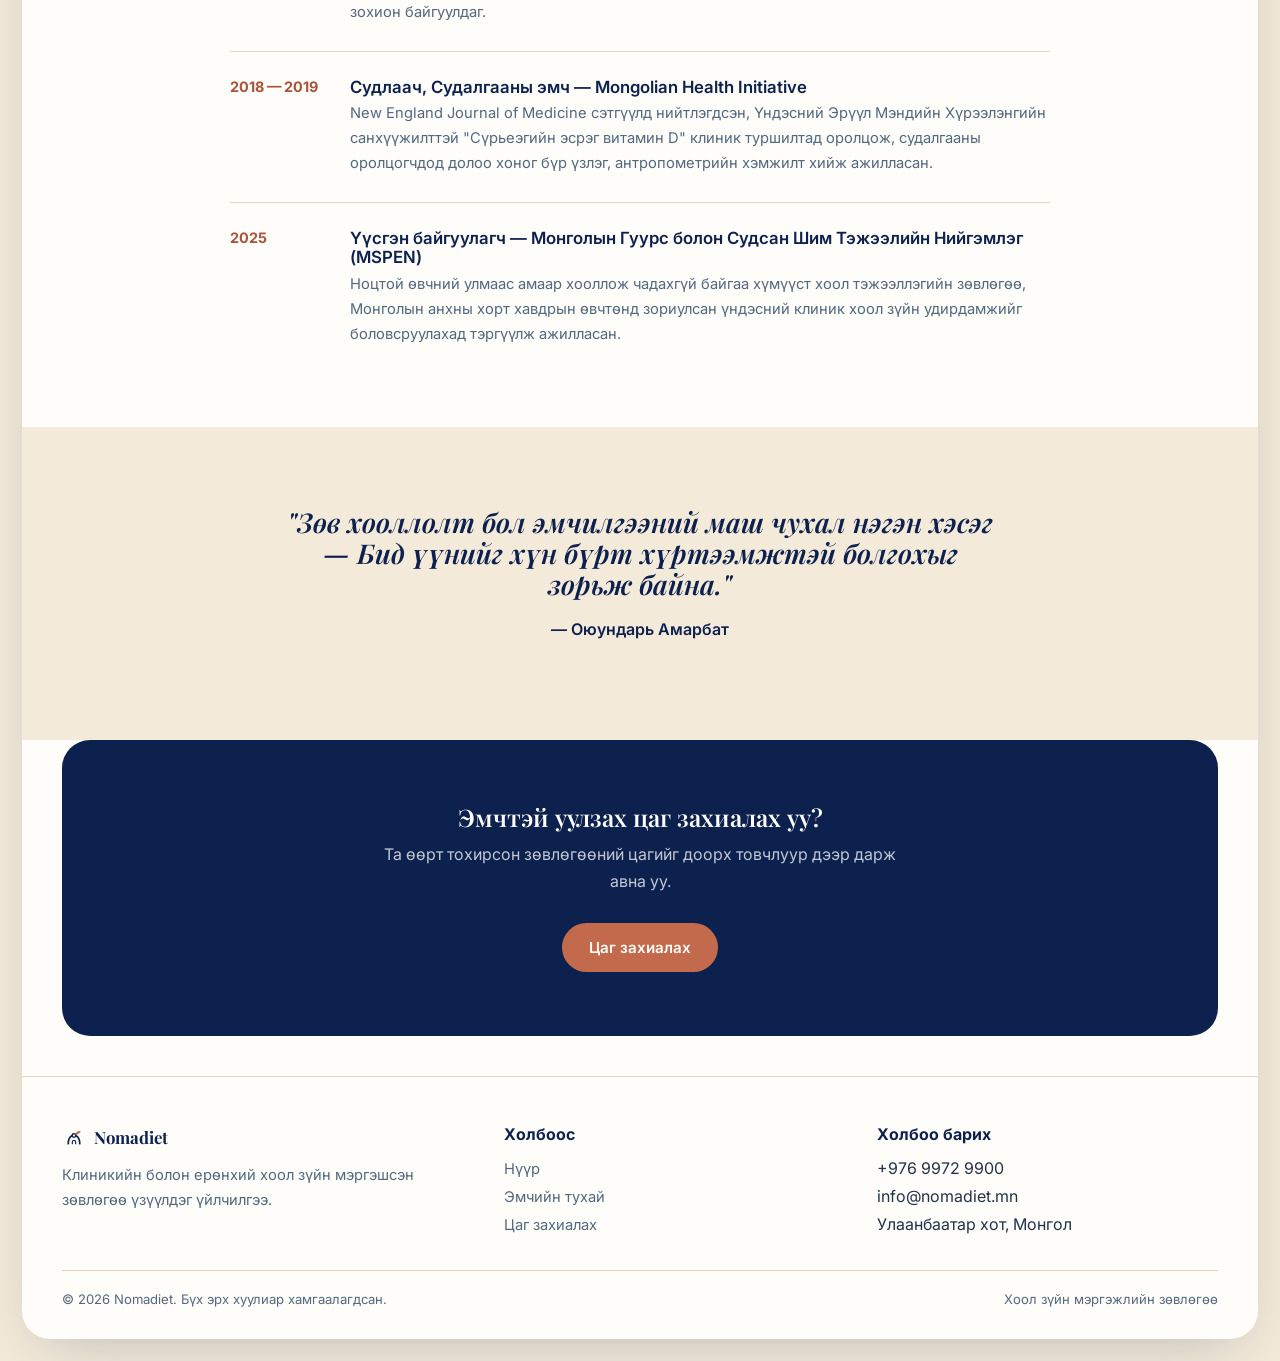
==== commit d590d1ce: "Reword About page quote and CTA band copy - Update the pull-quote wording - CTA band: "Надтай уулзах" ====
--- a/about.html
+++ b/about.html
@@ -111,7 +111,7 @@
       <section class="section--tint">
         <div class="text-center" style="max-width:720px; margin:0 auto;">
           <h2 style="font-size:1.7rem; font-style: italic;">
-            "Зөв хооллолт бол эмчилгээний нэг чухал хэсэг — би үүнийг хүн бүрт хүртээмжтэй болгохыг зорьдог."
+            "Зөв хооллолт бол эмчилгээний маш чухал нэгэн хэсэг — Бид үүнийг хүн бүрт хүртээмжтэй болгохыг зорьж байна."
           </h2>
           <p style="margin-top:16px; font-weight:600; color: var(--navy);">— Оюундарь Амарбат</p>
         </div>
@@ -119,8 +119,8 @@
 
       <!-- CTA -->
       <div class="cta-band">
-        <h2>Надтай уулзах цаг захиалах уу?</h2>
-        <p>Танд тохирсон зөвлөгөөний төрлийг сонгож, цагаа захиална уу.</p>
+        <h2>Эмчтэй уулзах цаг захиалах уу?</h2>
+        <p>Та өөрт тохирсон зөвлөгөөний цагийг доорх товчлуур дээр дарж авна уу.</p>
         <a href="schedule.html" class="btn btn-terracotta">Цаг захиалах</a>
       </div>
 
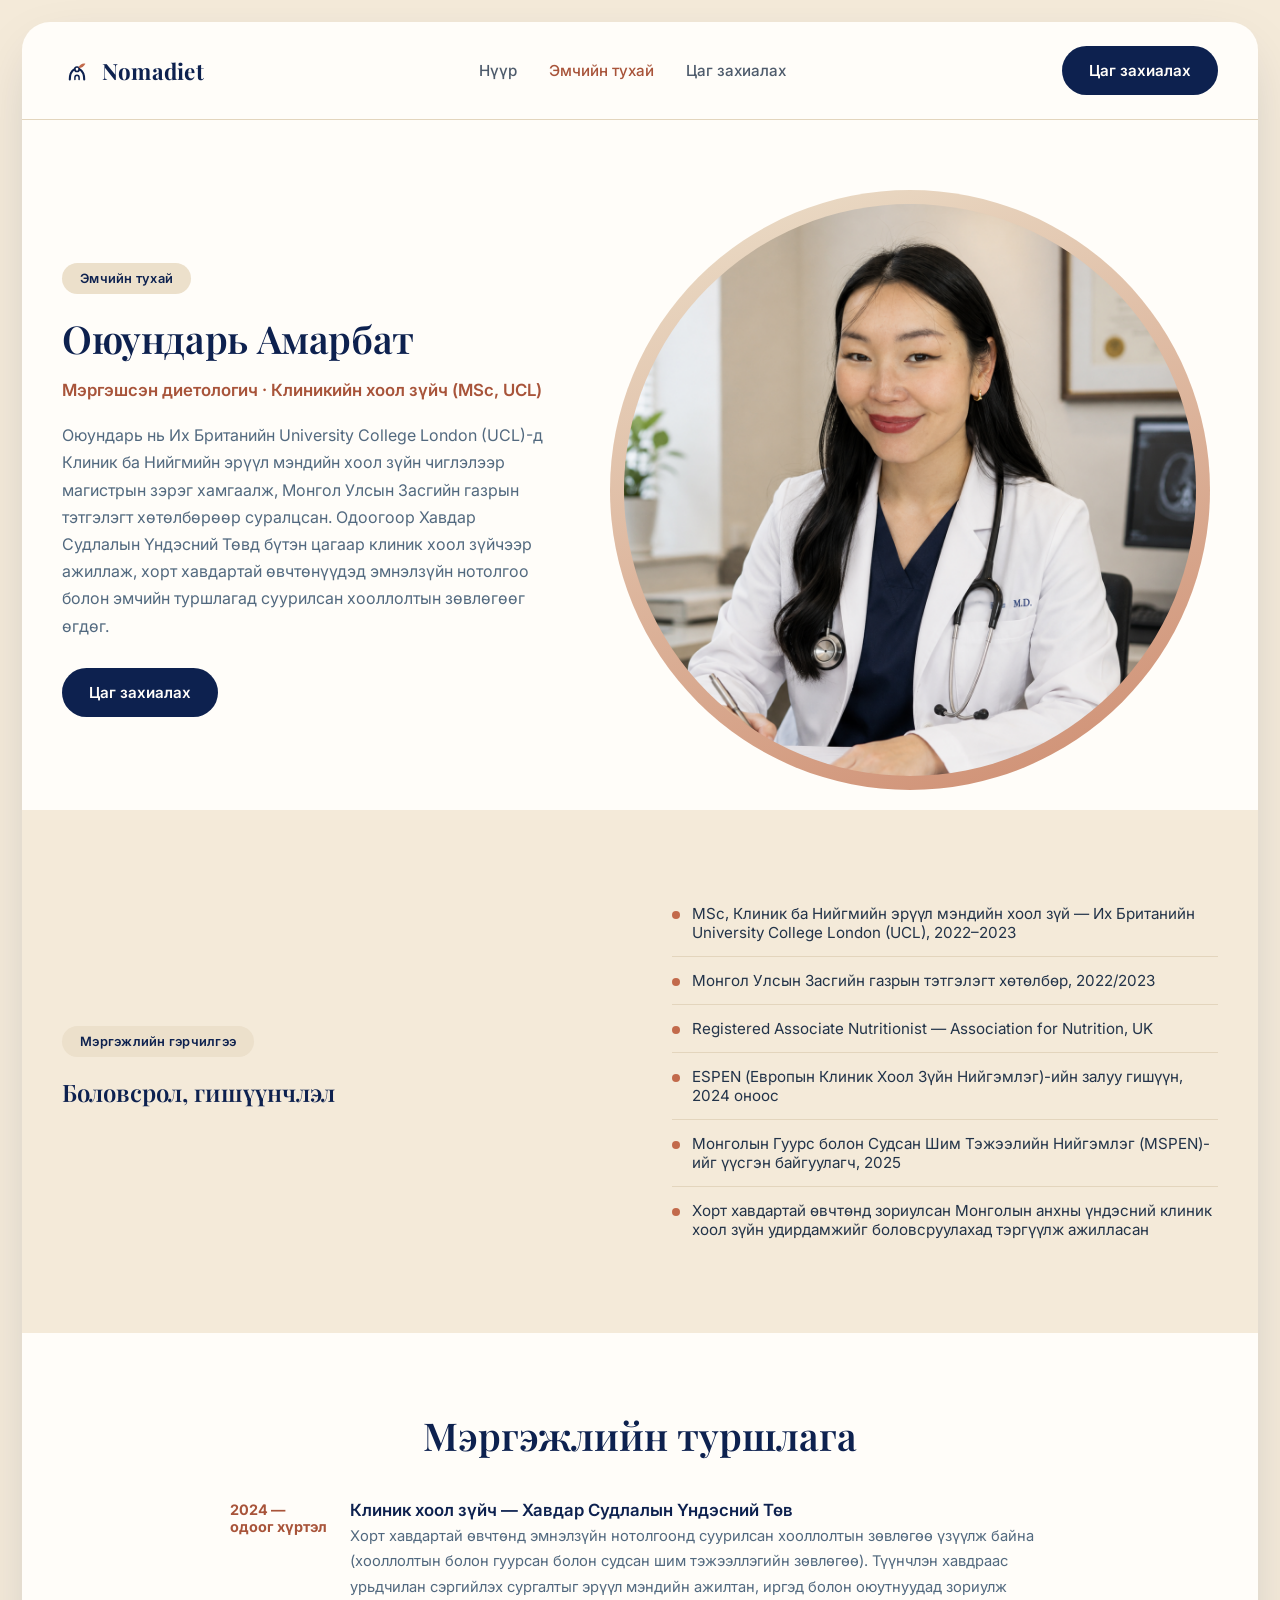
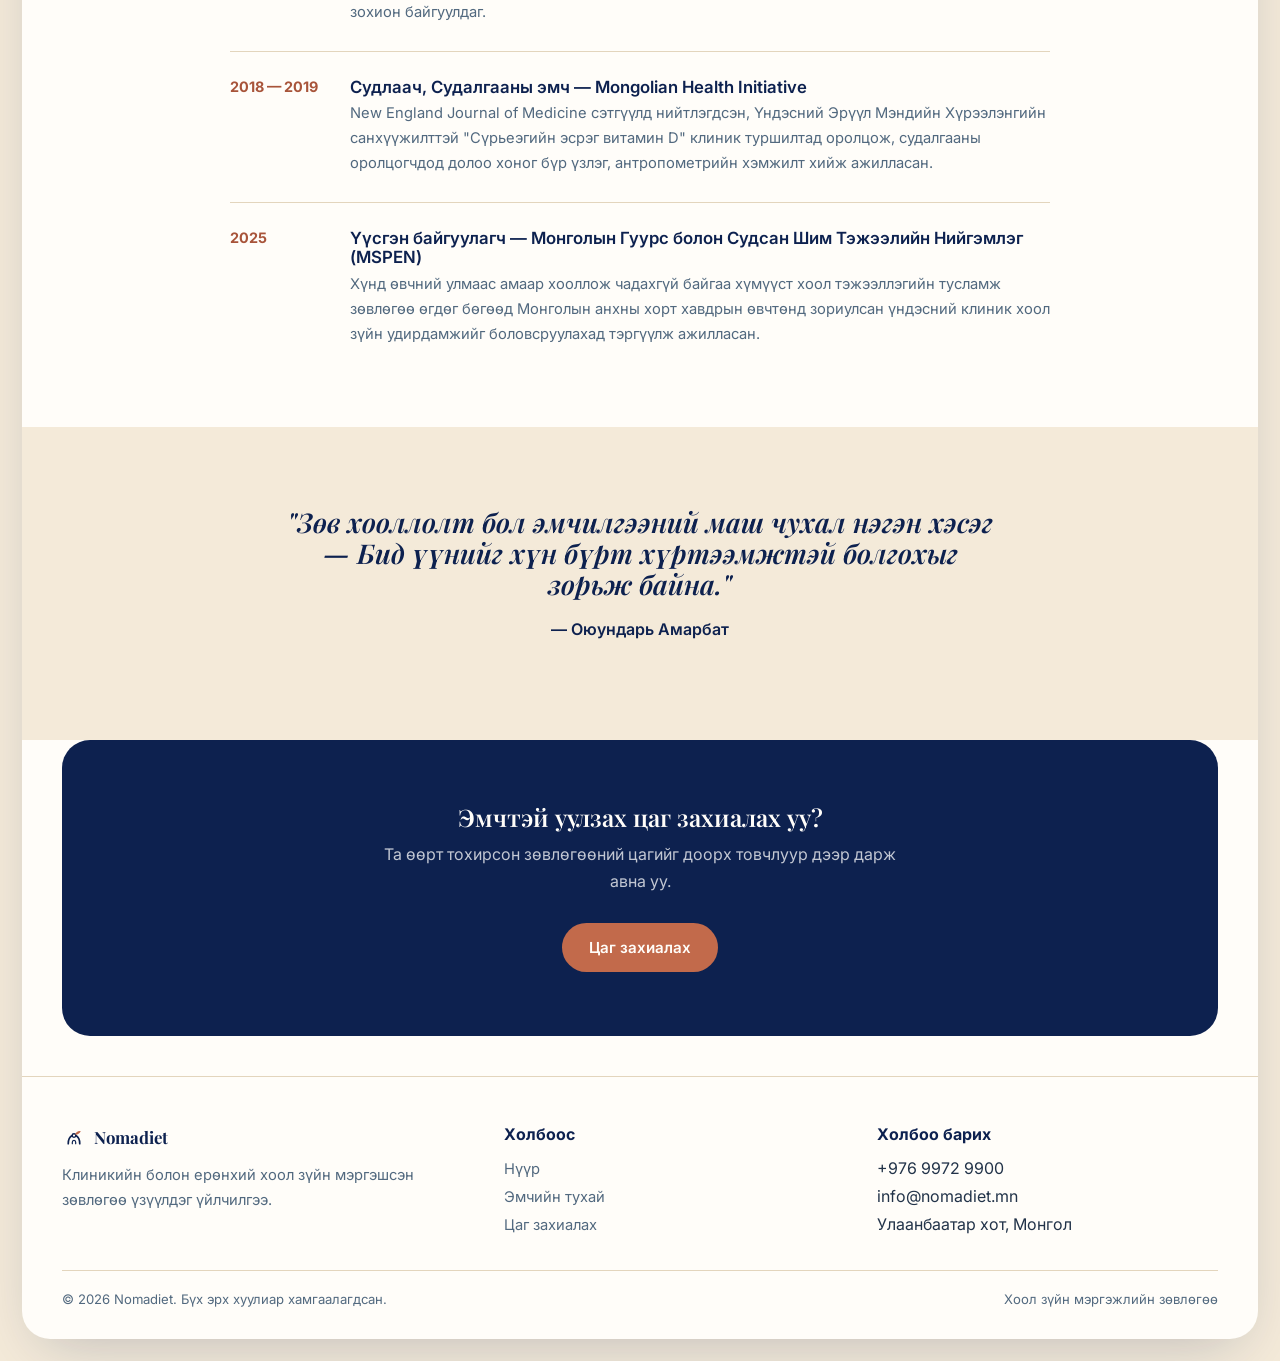
==== commit 9a68676b: "Reword MSPEN timeline entry description again" ====
--- a/about.html
+++ b/about.html
@@ -101,7 +101,7 @@
             <time>2025</time>
             <div>
               <h4>Үүсгэн байгуулагч — Монголын Гуурс болон Судсан Шим Тэжээлийн Нийгэмлэг (MSPEN)</h4>
-              <p>Ноцтой өвчний улмаас амаар хооллож чадахгүй байгаа хүмүүст хоол тэжээллэгийн зөвлөгөө, Монголын анхны хорт хавдрын өвчтөнд зориулсан үндэсний клиник хоол зүйн удирдамжийг боловсруулахад тэргүүлж ажилласан.</p>
+              <p>Хүнд өвчний улмаас амаар хооллож чадахгүй байгаа хүмүүст хоол тэжээллэгийн тусламж зөвлөгөө өгдөг бөгөөд Монголын анхны хорт хавдрын өвчтөнд зориулсан үндэсний клиник хоол зүйн удирдамжийг боловсруулахад тэргүүлж ажилласан.</p>
             </div>
           </div>
         </div>
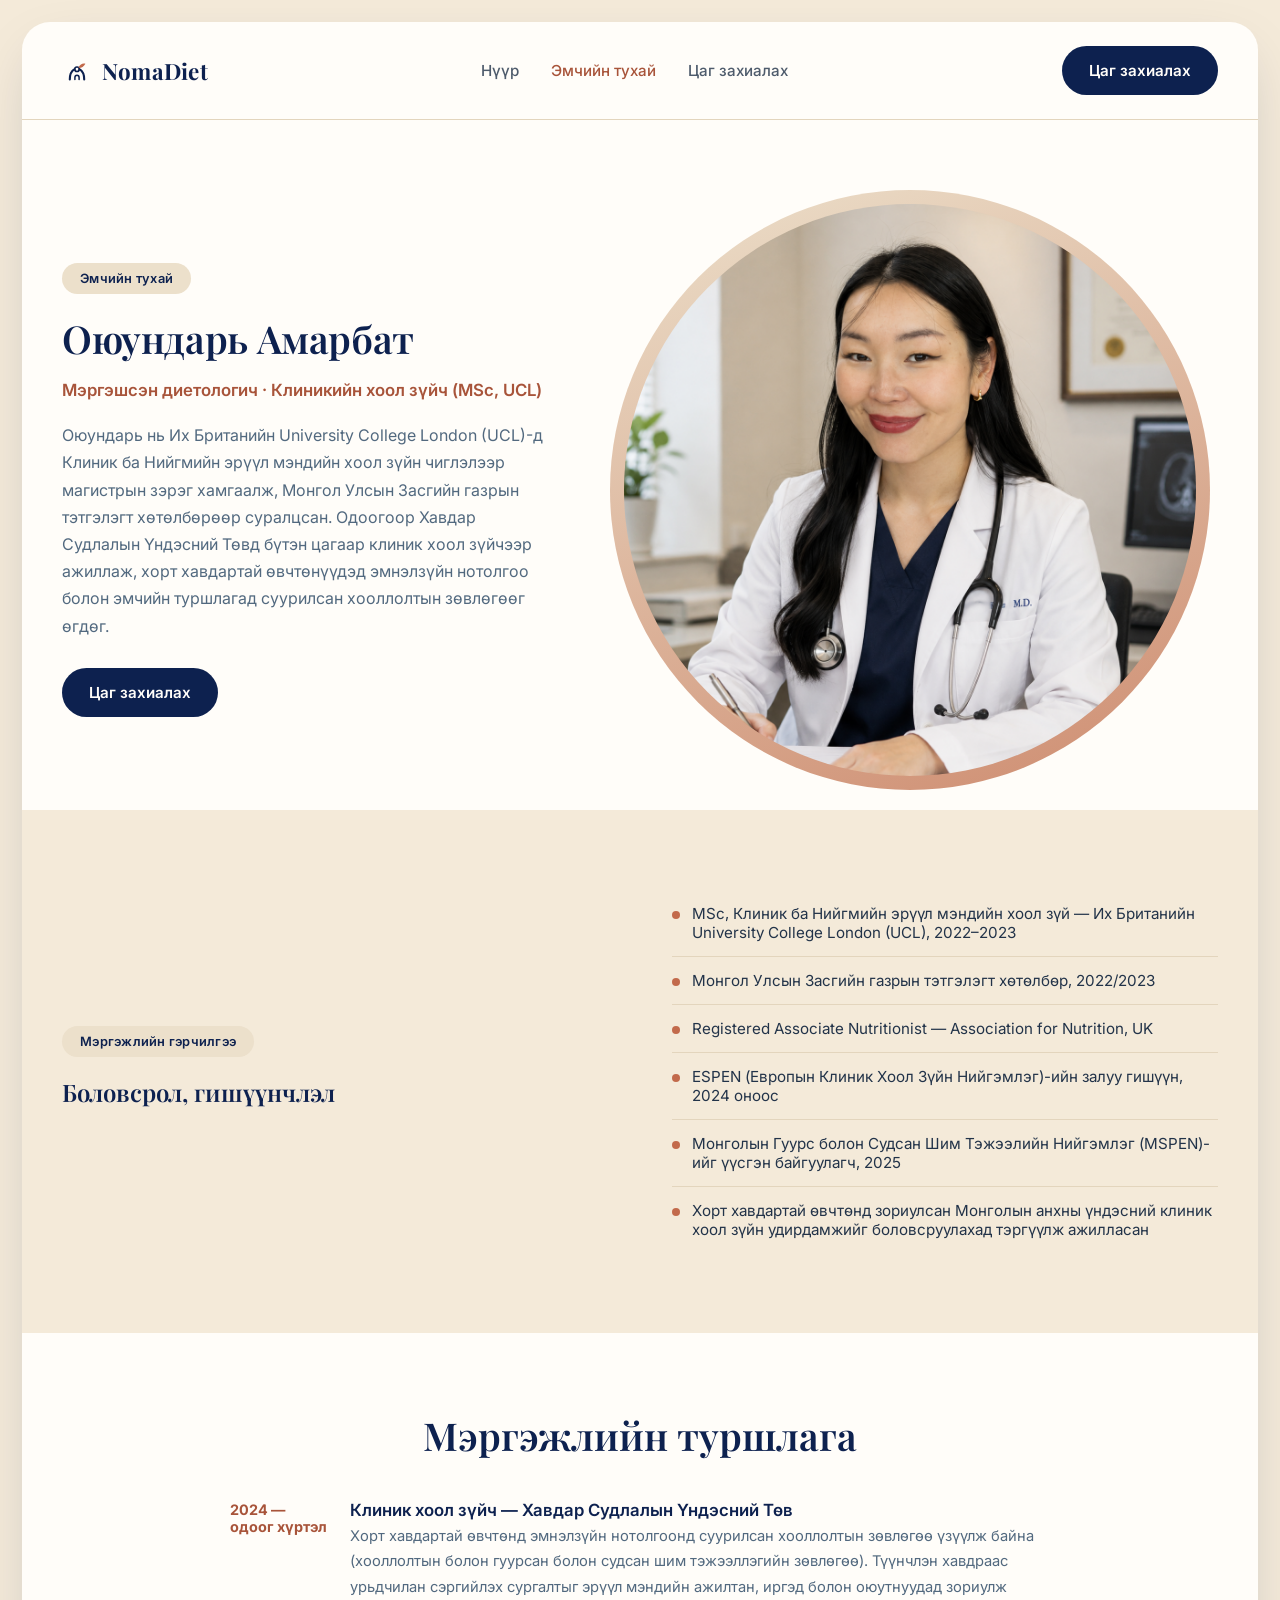
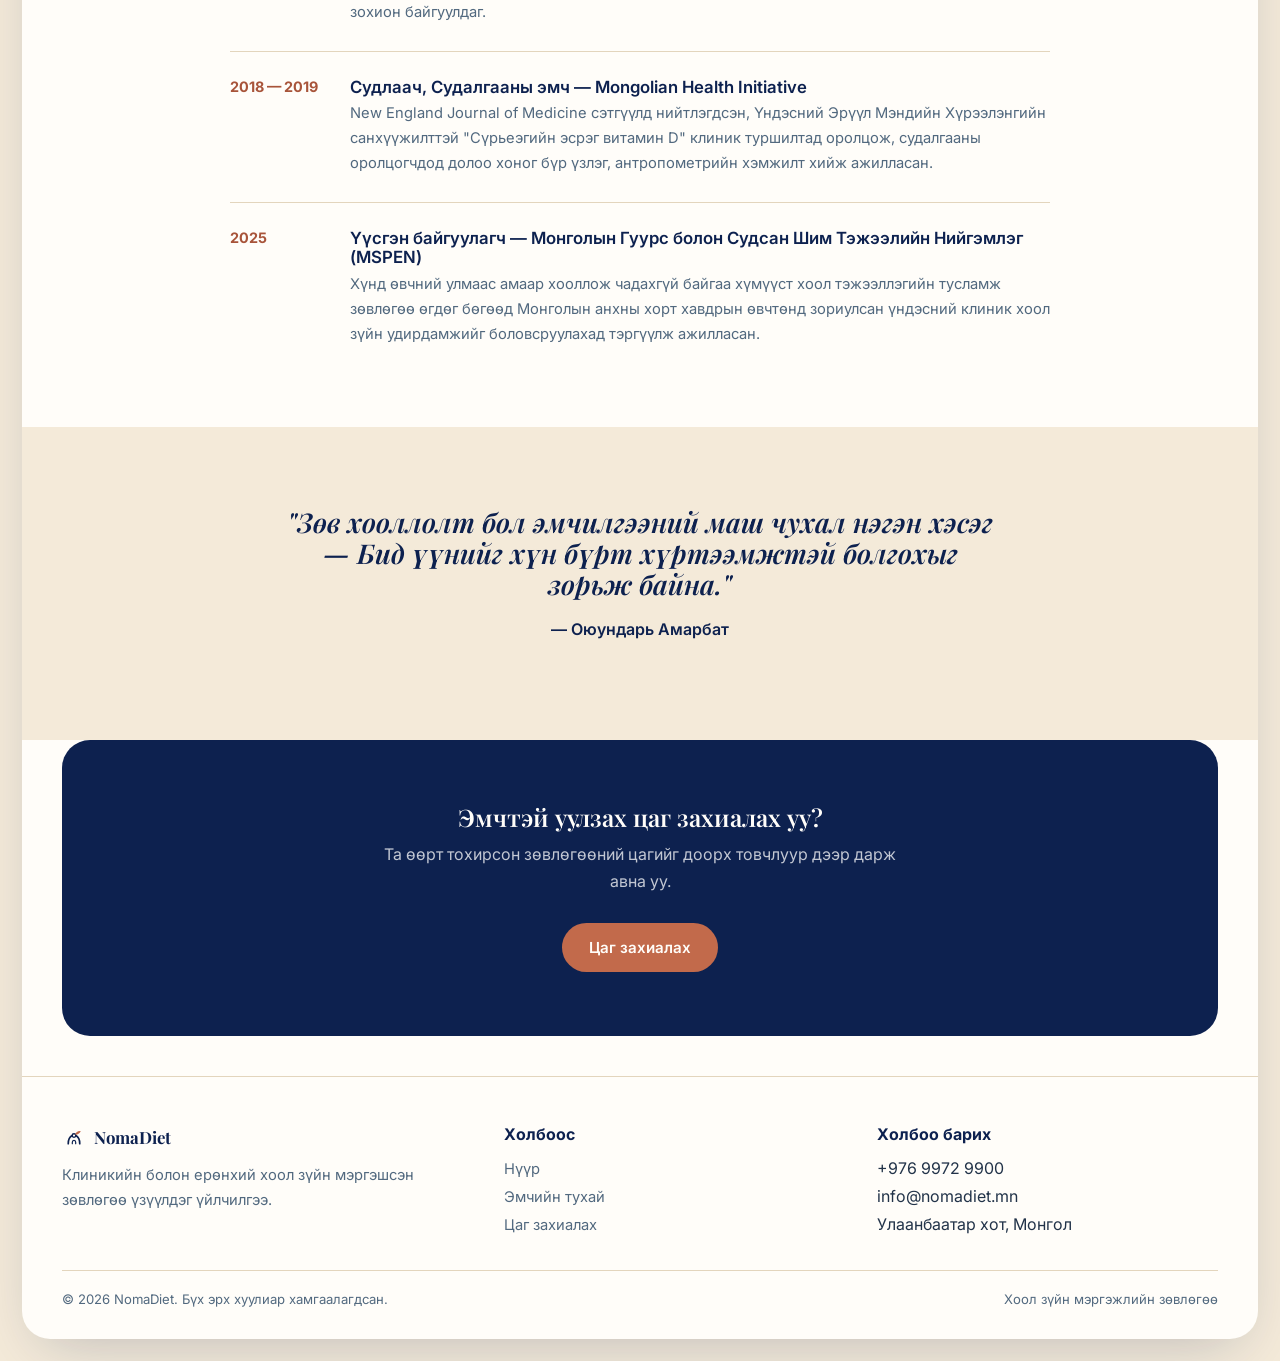
==== commit 9465b793: "Rebrand display text from Nomadiet to NomaDiet Update nav, footer, page titles, meta descriptions, a" ====
--- a/about.html
+++ b/about.html
@@ -3,7 +3,7 @@
 <head>
   <meta charset="UTF-8" />
   <meta name="viewport" content="width=device-width, initial-scale=1.0" />
-  <title>Эмчийн тухай — Nomadiet</title>
+  <title>Эмчийн тухай — NomaDiet</title>
   <meta name="description" content="Оюундарь Амарбат — мэргэшсэн диетологич, клиникийн хоол зүйч (MSc, UCL)." />
   <link rel="icon" href="data:image/svg+xml,%3Csvg xmlns='http://www.w3.org/2000/svg' viewBox='0 0 100 100'%3E%3Ccircle cx='50' cy='50' r='50' fill='%230d214f'/%3E%3Cpath d='M26,78 C26,68 28,52 42,44' stroke='%23f4ead9' stroke-width='7' stroke-linecap='round' stroke-linejoin='round' fill='none'/%3E%3Cpath d='M74,78 C74,68 72,52 58,44' stroke='%23f4ead9' stroke-width='7' stroke-linecap='round' stroke-linejoin='round' fill='none'/%3E%3Cpath d='M43,78 L43,72 Q43,64 50,64 Q57,64 57,72 L57,78' stroke='%23f4ead9' stroke-width='5' stroke-linecap='round' stroke-linejoin='round' fill='none'/%3E%3Ccircle cx='50' cy='44' r='7.5' stroke='%23f4ead9' stroke-width='5.5' fill='none'/%3E%3Cpath d='M55,40 C58,29 69,23 78,26 C73,36 63,41 55,40 Z' fill='%23c26a4b'/%3E%3C/svg%3E" />
   <link rel="preconnect" href="https://fonts.googleapis.com" />
@@ -17,7 +17,7 @@
 
       <!-- NAV -->
       <header class="nav">
-        <a href="index.html" class="nav__logo"><svg viewBox="0 0 100 100" fill="none" xmlns="http://www.w3.org/2000/svg" aria-hidden="true"><path d="M26,78 C26,68 28,52 42,44" stroke="#0d214f" stroke-width="7" stroke-linecap="round" stroke-linejoin="round"/><path d="M74,78 C74,68 72,52 58,44" stroke="#0d214f" stroke-width="7" stroke-linecap="round" stroke-linejoin="round"/><path d="M43,78 L43,72 Q43,64 50,64 Q57,64 57,72 L57,78" stroke="#0d214f" stroke-width="5" stroke-linecap="round" stroke-linejoin="round"/><circle cx="50" cy="44" r="7.5" stroke="#0d214f" stroke-width="5.5"/><path d="M55,40 C58,29 69,23 78,26 C73,36 63,41 55,40 Z" fill="#c26a4b"/></svg>Nomadiet</a>
+        <a href="index.html" class="nav__logo"><svg viewBox="0 0 100 100" fill="none" xmlns="http://www.w3.org/2000/svg" aria-hidden="true"><path d="M26,78 C26,68 28,52 42,44" stroke="#0d214f" stroke-width="7" stroke-linecap="round" stroke-linejoin="round"/><path d="M74,78 C74,68 72,52 58,44" stroke="#0d214f" stroke-width="7" stroke-linecap="round" stroke-linejoin="round"/><path d="M43,78 L43,72 Q43,64 50,64 Q57,64 57,72 L57,78" stroke="#0d214f" stroke-width="5" stroke-linecap="round" stroke-linejoin="round"/><circle cx="50" cy="44" r="7.5" stroke="#0d214f" stroke-width="5.5"/><path d="M55,40 C58,29 69,23 78,26 C73,36 63,41 55,40 Z" fill="#c26a4b"/></svg>NomaDiet</a>
         <nav class="nav__links">
           <a href="index.html">Нүүр</a>
           <a href="about.html" aria-current="page">Эмчийн тухай</a>
@@ -128,7 +128,7 @@
       <footer class="footer">
         <div class="footer__grid">
           <div>
-            <div class="footer__brand"><svg viewBox="0 0 100 100" fill="none" xmlns="http://www.w3.org/2000/svg" aria-hidden="true"><path d="M26,78 C26,68 28,52 42,44" stroke="#0d214f" stroke-width="7" stroke-linecap="round" stroke-linejoin="round"/><path d="M74,78 C74,68 72,52 58,44" stroke="#0d214f" stroke-width="7" stroke-linecap="round" stroke-linejoin="round"/><path d="M43,78 L43,72 Q43,64 50,64 Q57,64 57,72 L57,78" stroke="#0d214f" stroke-width="5" stroke-linecap="round" stroke-linejoin="round"/><circle cx="50" cy="44" r="7.5" stroke="#0d214f" stroke-width="5.5"/><path d="M55,40 C58,29 69,23 78,26 C73,36 63,41 55,40 Z" fill="#c26a4b"/></svg><span>Nomadiet</span></div>
+            <div class="footer__brand"><svg viewBox="0 0 100 100" fill="none" xmlns="http://www.w3.org/2000/svg" aria-hidden="true"><path d="M26,78 C26,68 28,52 42,44" stroke="#0d214f" stroke-width="7" stroke-linecap="round" stroke-linejoin="round"/><path d="M74,78 C74,68 72,52 58,44" stroke="#0d214f" stroke-width="7" stroke-linecap="round" stroke-linejoin="round"/><path d="M43,78 L43,72 Q43,64 50,64 Q57,64 57,72 L57,78" stroke="#0d214f" stroke-width="5" stroke-linecap="round" stroke-linejoin="round"/><circle cx="50" cy="44" r="7.5" stroke="#0d214f" stroke-width="5.5"/><path d="M55,40 C58,29 69,23 78,26 C73,36 63,41 55,40 Z" fill="#c26a4b"/></svg><span>NomaDiet</span></div>
             <p>Клиникийн болон ерөнхий хоол зүйн мэргэшсэн зөвлөгөө үзүүлдэг үйлчилгээ.</p>
           </div>
           <div>
@@ -149,7 +149,7 @@
           </div>
         </div>
         <div class="footer__bottom">
-          <span>© 2026 Nomadiet. Бүх эрх хуулиар хамгаалагдсан.</span>
+          <span>© 2026 NomaDiet. Бүх эрх хуулиар хамгаалагдсан.</span>
           <span>Хоол зүйн мэргэжлийн зөвлөгөө</span>
         </div>
       </footer>
--- a/assets/css/styles.css
+++ b/assets/css/styles.css
@@ -965,14 +965,57 @@
 
 .consult-option {
   position: relative;
+  display: block;
+  width: 100%;
+  text-align: left;
+  font-family: inherit;
   border: 2px solid var(--line);
   border-radius: var(--radius-md);
   padding: 30px 26px;
   background: var(--paper);
-}
-
-.consult-option--static {
-  cursor: default;
+  cursor: pointer;
+  transition: border-color 0.2s ease, box-shadow 0.2s ease;
+}
+
+.consult-option:hover {
+  border-color: var(--terracotta);
+}
+
+.consult-option.is-selected {
+  border-color: var(--terracotta);
+  box-shadow: 0 0 0 4px rgba(194, 106, 75, 0.12);
+}
+
+.consult-option__check {
+  position: absolute;
+  top: 24px;
+  right: 24px;
+  width: 24px;
+  height: 24px;
+  border-radius: 50%;
+  border: 2px solid var(--line);
+  background: var(--paper);
+  display: flex;
+  align-items: center;
+  justify-content: center;
+  transition: all 0.2s ease;
+}
+
+.consult-option.is-selected .consult-option__check {
+  background: var(--terracotta);
+  border-color: var(--terracotta);
+}
+
+.consult-option__check svg {
+  opacity: 0;
+  width: 14px;
+  height: 14px;
+  stroke: white;
+  transition: opacity 0.2s ease;
+}
+
+.consult-option.is-selected .consult-option__check svg {
+  opacity: 1;
 }
 
 .consult-option__tag {
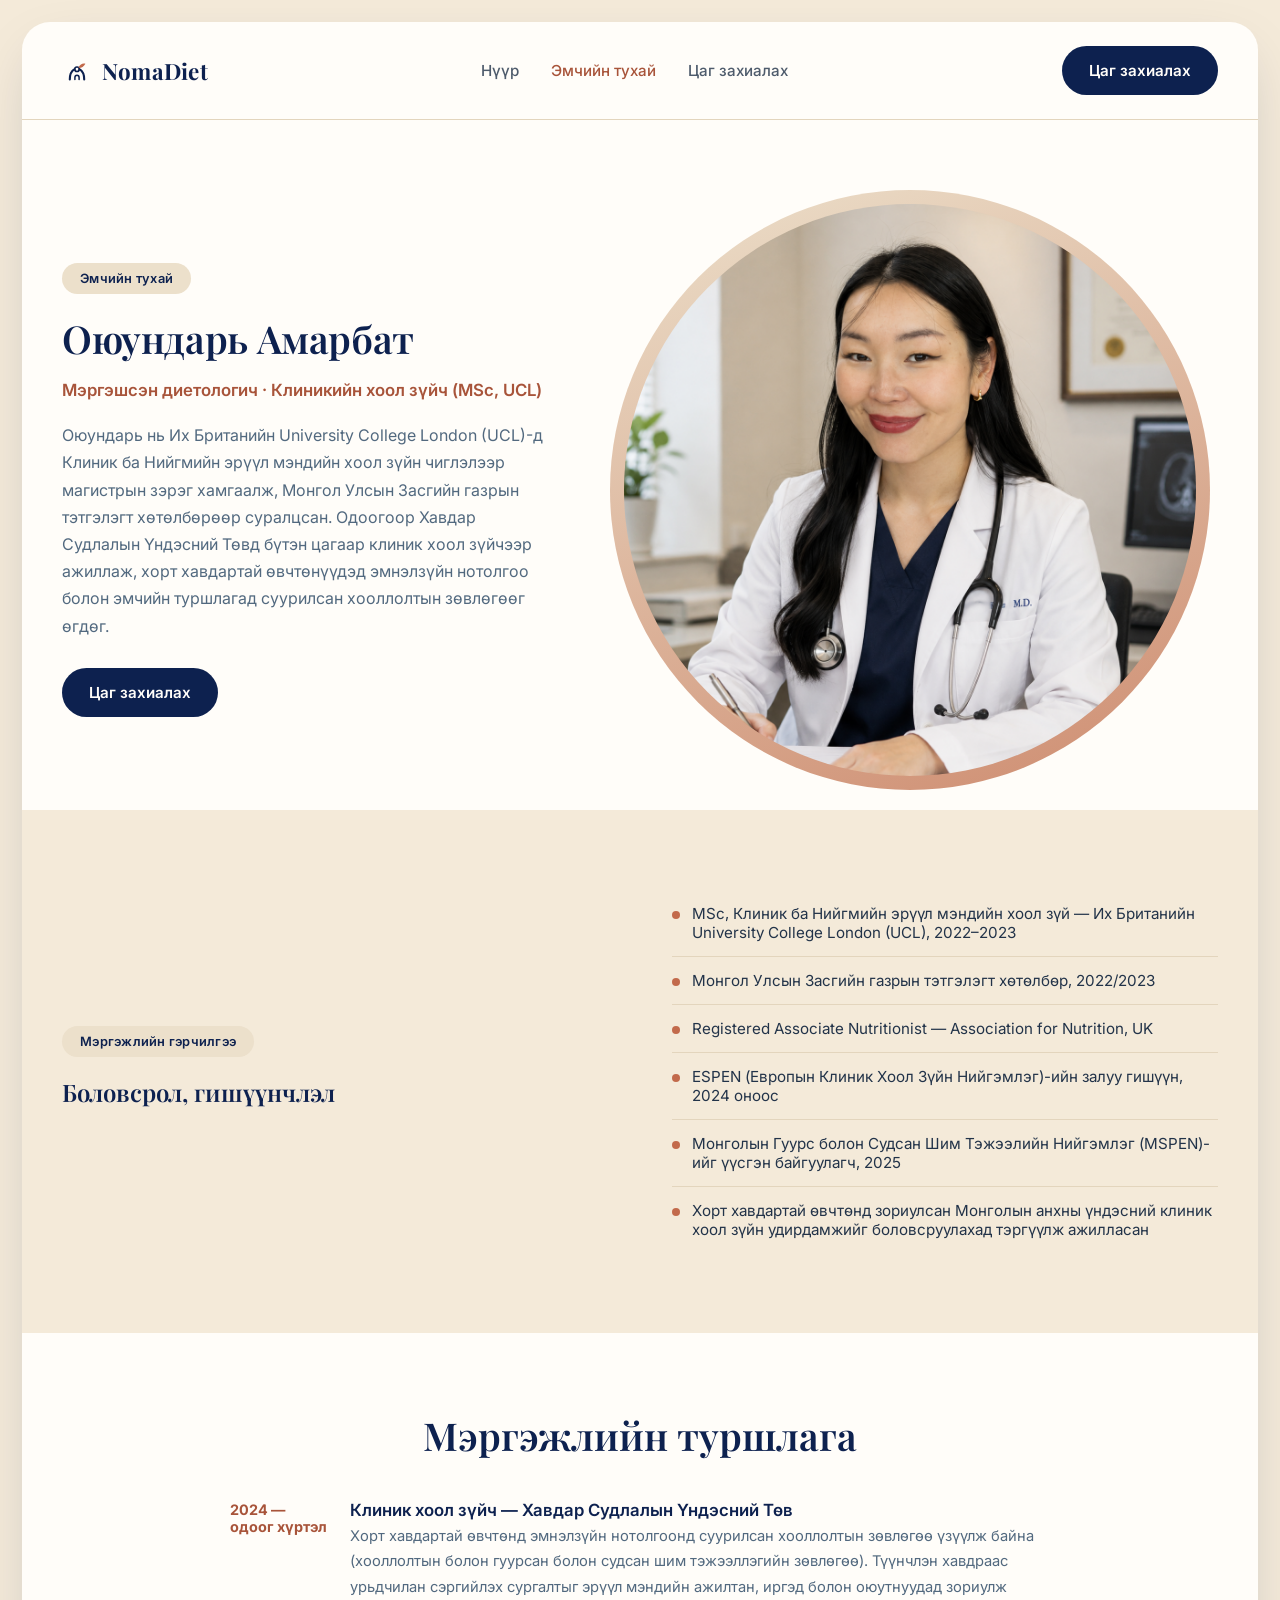
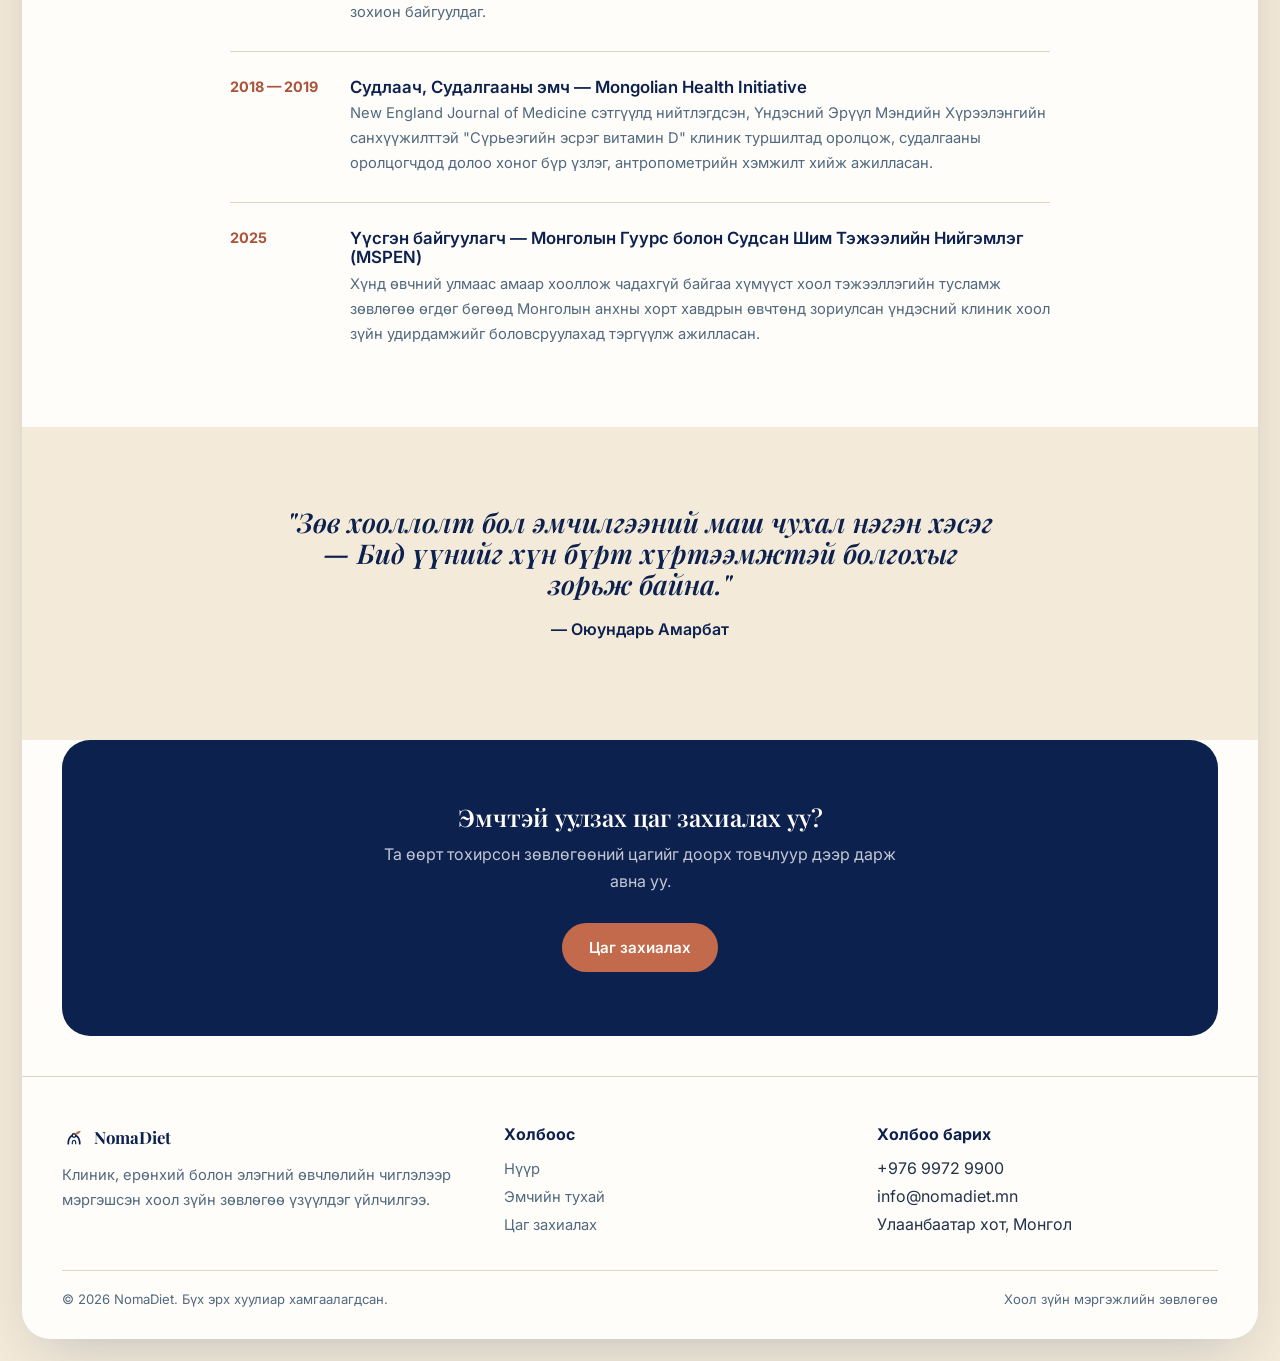
==== commit cfb44a0e: "Add third consult type: liver disease nutrition consulting Add "Элэгний өвчлөлийн үеийн хоол зүйн зө" ====
--- a/about.html
+++ b/about.html
@@ -9,7 +9,7 @@
   <link rel="preconnect" href="https://fonts.googleapis.com" />
   <link rel="preconnect" href="https://fonts.gstatic.com" crossorigin />
   <link href="https://fonts.googleapis.com/css2?family=Inter:wght@400;500;600;700&family=Playfair+Display:wght@500;600;700&display=swap" rel="stylesheet" />
-  <link rel="stylesheet" href="assets/css/styles.css?v=2" />
+  <link rel="stylesheet" href="assets/css/styles.css?v=4" />
 </head>
 <body>
   <div class="page-frame">
@@ -129,7 +129,7 @@
         <div class="footer__grid">
           <div>
             <div class="footer__brand"><svg viewBox="0 0 100 100" fill="none" xmlns="http://www.w3.org/2000/svg" aria-hidden="true"><path d="M26,78 C26,68 28,52 42,44" stroke="#0d214f" stroke-width="7" stroke-linecap="round" stroke-linejoin="round"/><path d="M74,78 C74,68 72,52 58,44" stroke="#0d214f" stroke-width="7" stroke-linecap="round" stroke-linejoin="round"/><path d="M43,78 L43,72 Q43,64 50,64 Q57,64 57,72 L57,78" stroke="#0d214f" stroke-width="5" stroke-linecap="round" stroke-linejoin="round"/><circle cx="50" cy="44" r="7.5" stroke="#0d214f" stroke-width="5.5"/><path d="M55,40 C58,29 69,23 78,26 C73,36 63,41 55,40 Z" fill="#c26a4b"/></svg><span>NomaDiet</span></div>
-            <p>Клиникийн болон ерөнхий хоол зүйн мэргэшсэн зөвлөгөө үзүүлдэг үйлчилгээ.</p>
+            <p>Клиник, ерөнхий болон элэгний өвчлөлийн чиглэлээр мэргэшсэн хоол зүйн зөвлөгөө үзүүлдэг үйлчилгээ.</p>
           </div>
           <div>
             <h4>Холбоос</h4>
--- a/assets/css/styles.css
+++ b/assets/css/styles.css
@@ -195,6 +195,8 @@
 
 .nav__toggle {
   display: inline-flex;
+  flex-direction: column;
+  gap: 4px;
   border: 1px solid var(--line);
   background: none;
   border-radius: 999px;
@@ -745,6 +747,12 @@
   }
 }
 
+@media (min-width: 980px) {
+  .card-grid {
+    grid-template-columns: repeat(3, 1fr);
+  }
+}
+
 .service-card {
   background: var(--paper);
   border: 1px solid var(--line);
@@ -960,6 +968,12 @@
 @media (min-width: 700px) {
   .consult-options {
     grid-template-columns: repeat(2, 1fr);
+  }
+}
+
+@media (min-width: 980px) {
+  .consult-options {
+    grid-template-columns: repeat(3, 1fr);
   }
 }
 
